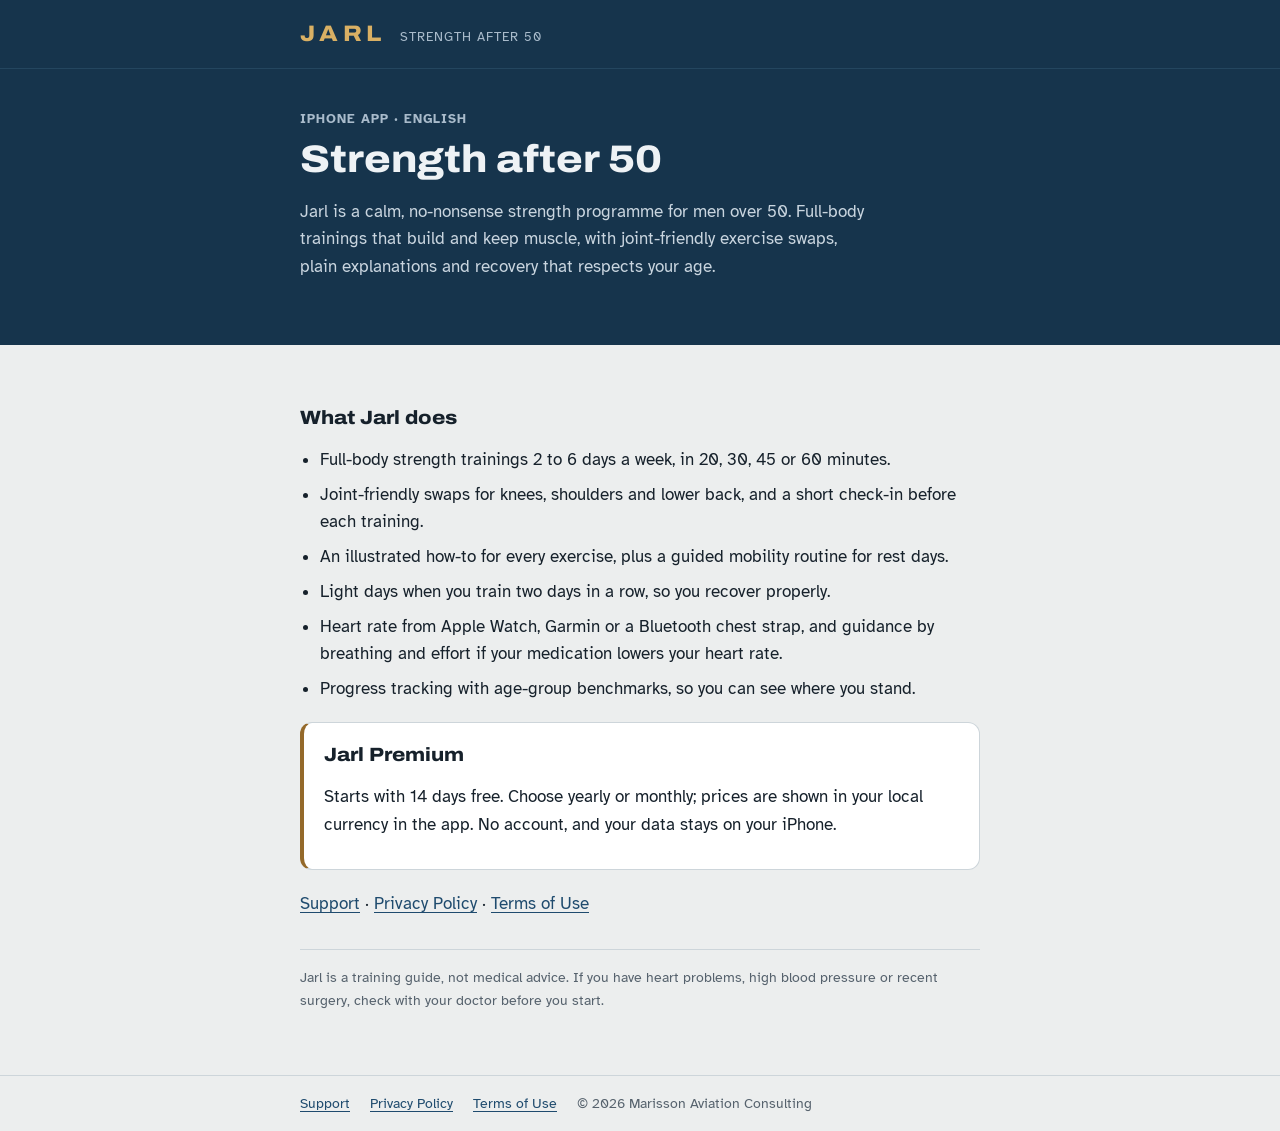
==== jarl/index.html @ 7dc43b67 "Add Jarl promotion page at /jarl/ and link it from the Jarl tile Co-Authored-By: Claude Opus 5.5 <no" ====
<!doctype html>
<html lang="en">
<head>
<meta charset="utf-8">
<meta name="viewport" content="width=device-width, initial-scale=1, viewport-fit=cover">
<title>Jarl: Strength after 50</title>
<meta name="description" content="Jarl is a calm, no-nonsense strength programme for men over 50, with joint-friendly swaps, illustrated how-tos and heart rate from Apple Watch, Garmin or a chest strap.">
<link rel="apple-touch-icon" href="apple-touch-icon.png">
<link rel="stylesheet" href="fonts.css">
<link rel="stylesheet" href="pages.css">
</head>
<body>
<header class="top" style="border-bottom:1px solid #24465F"><div class="in"><a class="mark" href="./">JARL</a><span>Strength after 50</span></div></header>
<section class="hero"><div class="doc">
<p class="eyebrow">iPhone app · English</p>
<h1>Strength after 50</h1>
<p>Jarl is a calm, no-nonsense strength programme for men over 50. Full-body trainings that build and keep muscle, with joint-friendly exercise swaps, plain explanations and recovery that respects your age.</p>
</div></section>
<main class="doc">
<h2>What Jarl does</h2>
<ul class="feat">
<li>Full-body strength trainings 2 to 6 days a week, in 20, 30, 45 or 60 minutes.</li>
<li>Joint-friendly swaps for knees, shoulders and lower back, and a short check-in before each training.</li>
<li>An illustrated how-to for every exercise, plus a guided mobility routine for rest days.</li>
<li>Light days when you train two days in a row, so you recover properly.</li>
<li>Heart rate from Apple Watch, Garmin or a Bluetooth chest strap, and guidance by breathing and effort if your medication lowers your heart rate.</li>
<li>Progress tracking with age-group benchmarks, so you can see where you stand.</li>
</ul>
<div class="summary">
<h2>Jarl Premium</h2>
<p>Starts with 14 days free. Choose yearly or monthly; prices are shown in your local currency in the app. No account, and your data stays on your iPhone.</p>
</div>
<p><a href="https://vidarmar.github.io/garpur-jarl/support.html">Support</a> · <a href="https://vidarmar.github.io/garpur-jarl/privacy.html">Privacy Policy</a> · <a href="https://vidarmar.github.io/garpur-jarl/terms.html">Terms of Use</a></p>
<p class="note">Jarl is a training guide, not medical advice. If you have heart problems, high blood pressure or recent surgery, check with your doctor before you start.</p>
</main>
<footer class="foot"><div class="in"><a href="https://vidarmar.github.io/garpur-jarl/support.html">Support</a><a href="https://vidarmar.github.io/garpur-jarl/privacy.html">Privacy Policy</a><a href="https://vidarmar.github.io/garpur-jarl/terms.html">Terms of Use</a><span>© 2026 Marisson Aviation Consulting</span></div></footer>
</body>
</html>
---- jarl/fonts.css ----
@font-face{font-family:'Archivo';src:url('fonts/archivo-variable.woff2') format('woff2');font-weight:100 900;font-stretch:62% 125%;font-style:normal;font-display:swap}
@font-face{font-family:'Atkinson Hyperlegible';src:url('fonts/atkinson-400-normal.woff2') format('woff2');font-weight:400;font-style:normal;font-display:swap}
@font-face{font-family:'Atkinson Hyperlegible';src:url('fonts/atkinson-700-normal.woff2') format('woff2');font-weight:700;font-style:normal;font-display:swap}
@font-face{font-family:'Atkinson Hyperlegible';src:url('fonts/atkinson-400-italic.woff2') format('woff2');font-weight:400;font-style:italic;font-display:swap}
---- jarl/pages.css ----
/* Jarl info pages: same Fjord palette as the app */
:root{--bg:#ECEEEE;--surface:#FFFFFF;--ink:#16212B;--muted:#56626D;--line:#CDD5DA;--accent:#1F4B6E;--brass:#94692A;--hero:#16344C;--hero-ink:#EEF2F5;--hero-brass:#D9B064;
  --display:'Archivo','Arial Narrow',Arial,sans-serif;--body:'Atkinson Hyperlegible',system-ui,-apple-system,'Segoe UI',sans-serif}
@media (prefers-color-scheme: dark){:root{--bg:#0E151C;--surface:#152029;--ink:#E4EAEF;--muted:#9AA8B4;--line:#2A3845;--accent:#8CB9DA;--brass:#D6AD62;color-scheme:dark}}
*{box-sizing:border-box}
html{-webkit-text-size-adjust:100%}
body{margin:0;background:var(--bg);color:var(--ink);font-family:var(--body);font-size:1.0625rem;line-height:1.6}
a{color:var(--accent);text-underline-offset:3px}
.top{background:var(--hero);color:var(--hero-ink);padding-top:env(safe-area-inset-top,0px)}
.top .in,.foot .in{max-width:720px;margin:0 auto;padding:16px 20px;display:flex;align-items:baseline;gap:14px;flex-wrap:wrap}
.mark{font-family:var(--display);font-stretch:112%;font-weight:800;letter-spacing:.2em;color:var(--hero-brass);text-decoration:none;font-size:1.4rem}
.top span{color:#A9BBCB;font-size:.8rem;letter-spacing:.08em;text-transform:uppercase}
.doc{max-width:720px;margin:0 auto;padding-inline:20px;padding-block:28px 48px}
.eyebrow{font-size:.8rem;letter-spacing:.08em;text-transform:uppercase;color:var(--muted);font-weight:700;margin:0}
h1,h2{font-family:var(--display);font-stretch:112%;line-height:1.15;text-wrap:balance}
h1{font-size:2rem;font-weight:800;margin:.2em 0 .3em}
h2{font-size:1.2rem;font-weight:800;margin:1.8em 0 .4em}
.meta{color:var(--muted);font-size:.9rem;margin-top:0}
.summary{background:var(--surface);border:1px solid var(--line);border-left:4px solid var(--brass);border-radius:12px;padding:6px 20px 14px;margin:20px 0}
.summary h2{margin-top:.8em}
ul{padding-left:1.2em}
li{margin:.25em 0}
details{background:var(--surface);border:1px solid var(--line);border-radius:12px;padding:12px 16px;margin:10px 0}
summary{cursor:pointer;font-weight:700}
details p{margin:.6em 0 .2em}
.note{color:var(--muted);font-size:.9rem;border-top:1px solid var(--line);padding-top:16px;margin-top:32px}
.foot{border-top:1px solid var(--line);padding-bottom:env(safe-area-inset-bottom,0px)}
.foot .in{font-size:.9rem;color:var(--muted);gap:20px}
/* Promotion page */
.hero{background:var(--hero);color:var(--hero-ink)}
.hero .doc{padding-block:40px 48px}
.hero .eyebrow{color:#A9BBCB}
.hero h1{font-size:2.4rem}
.hero p{color:#C9D5DF;max-width:34em}
.feat li{margin:.45em 0}
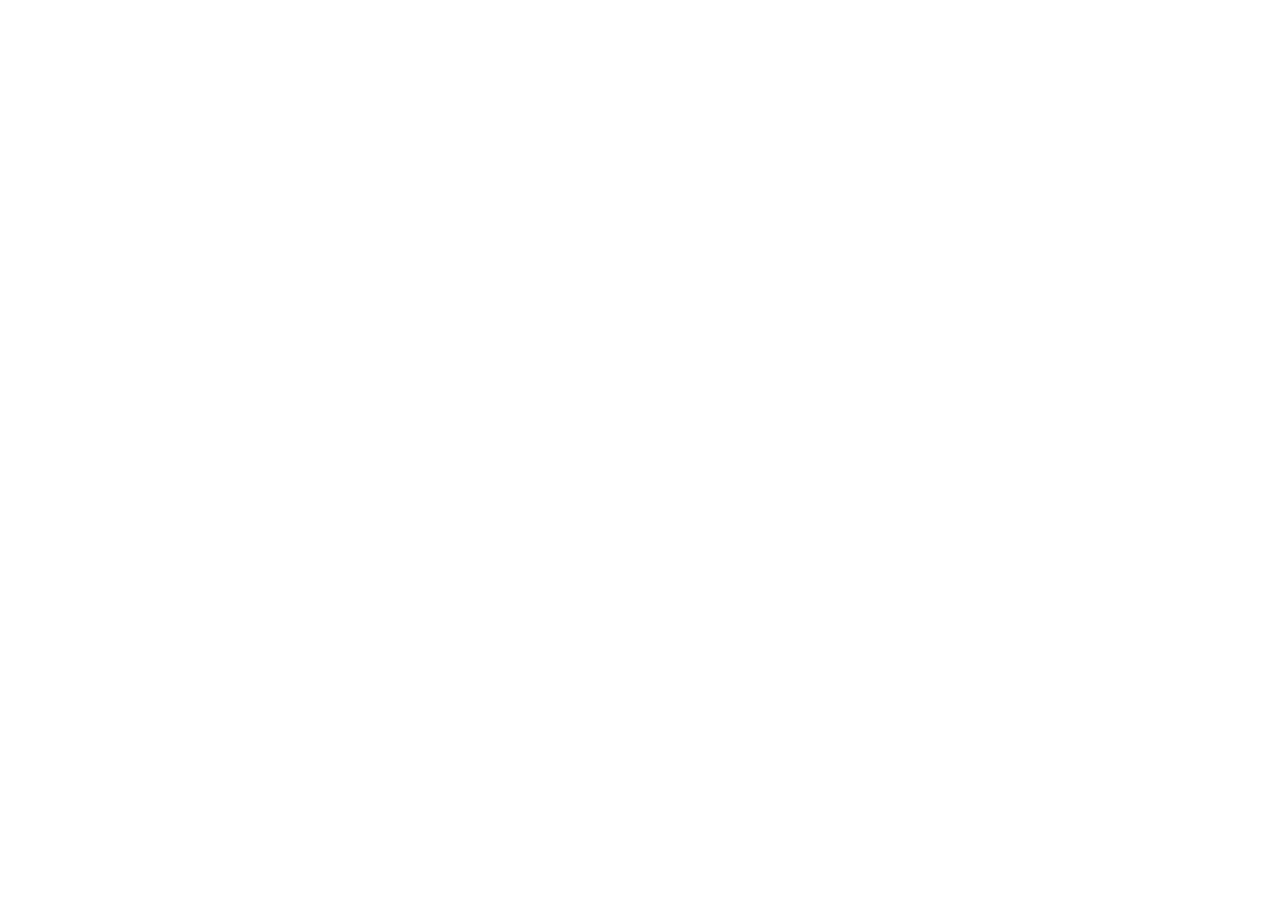
==== commit 1c58d19b: "Jarl: redirect old /jarl/ page to garpur-jarl Co-Authored-By: Claude Opus 5.5 <noreply@anthropic.com" ====
--- a/jarl/index.html
+++ b/jarl/index.html
@@ -1,38 +1,14 @@
-<!doctype html>
+<!DOCTYPE html>
 <html lang="en">
 <head>
 <meta charset="utf-8">
-<meta name="viewport" content="width=device-width, initial-scale=1, viewport-fit=cover">
 <title>Jarl: Strength after 50</title>
-<meta name="description" content="Jarl is a calm, no-nonsense strength programme for men over 50, with joint-friendly swaps, illustrated how-tos and heart rate from Apple Watch, Garmin or a chest strap.">
-<link rel="apple-touch-icon" href="apple-touch-icon.png">
-<link rel="stylesheet" href="fonts.css">
-<link rel="stylesheet" href="pages.css">
+<meta name="robots" content="noindex">
+<link rel="canonical" href="https://vidarmar.github.io/garpur-jarl/">
+<meta http-equiv="refresh" content="0; url=https://vidarmar.github.io/garpur-jarl/">
+<script>location.replace("https://vidarmar.github.io/garpur-jarl/");</script>
 </head>
 <body>
-<header class="top" style="border-bottom:1px solid #24465F"><div class="in"><a class="mark" href="./">JARL</a><span>Strength after 50</span></div></header>
-<section class="hero"><div class="doc">
-<p class="eyebrow">iPhone app · English</p>
-<h1>Strength after 50</h1>
-<p>Jarl is a calm, no-nonsense strength programme for men over 50. Full-body trainings that build and keep muscle, with joint-friendly exercise swaps, plain explanations and recovery that respects your age.</p>
-</div></section>
-<main class="doc">
-<h2>What Jarl does</h2>
-<ul class="feat">
-<li>Full-body strength trainings 2 to 6 days a week, in 20, 30, 45 or 60 minutes.</li>
-<li>Joint-friendly swaps for knees, shoulders and lower back, and a short check-in before each training.</li>
-<li>An illustrated how-to for every exercise, plus a guided mobility routine for rest days.</li>
-<li>Light days when you train two days in a row, so you recover properly.</li>
-<li>Heart rate from Apple Watch, Garmin or a Bluetooth chest strap, and guidance by breathing and effort if your medication lowers your heart rate.</li>
-<li>Progress tracking with age-group benchmarks, so you can see where you stand.</li>
-</ul>
-<div class="summary">
-<h2>Jarl Premium</h2>
-<p>Starts with 14 days free. Choose yearly or monthly; prices are shown in your local currency in the app. No account, and your data stays on your iPhone.</p>
-</div>
-<p><a href="https://vidarmar.github.io/garpur-jarl/support.html">Support</a> · <a href="https://vidarmar.github.io/garpur-jarl/privacy.html">Privacy Policy</a> · <a href="https://vidarmar.github.io/garpur-jarl/terms.html">Terms of Use</a></p>
-<p class="note">Jarl is a training guide, not medical advice. If you have heart problems, high blood pressure or recent surgery, check with your doctor before you start.</p>
-</main>
-<footer class="foot"><div class="in"><a href="https://vidarmar.github.io/garpur-jarl/support.html">Support</a><a href="https://vidarmar.github.io/garpur-jarl/privacy.html">Privacy Policy</a><a href="https://vidarmar.github.io/garpur-jarl/terms.html">Terms of Use</a><span>© 2026 Marisson Aviation Consulting</span></div></footer>
+<p>Jarl has moved to <a href="https://vidarmar.github.io/garpur-jarl/">vidarmar.github.io/garpur-jarl</a>.</p>
 </body>
 </html>
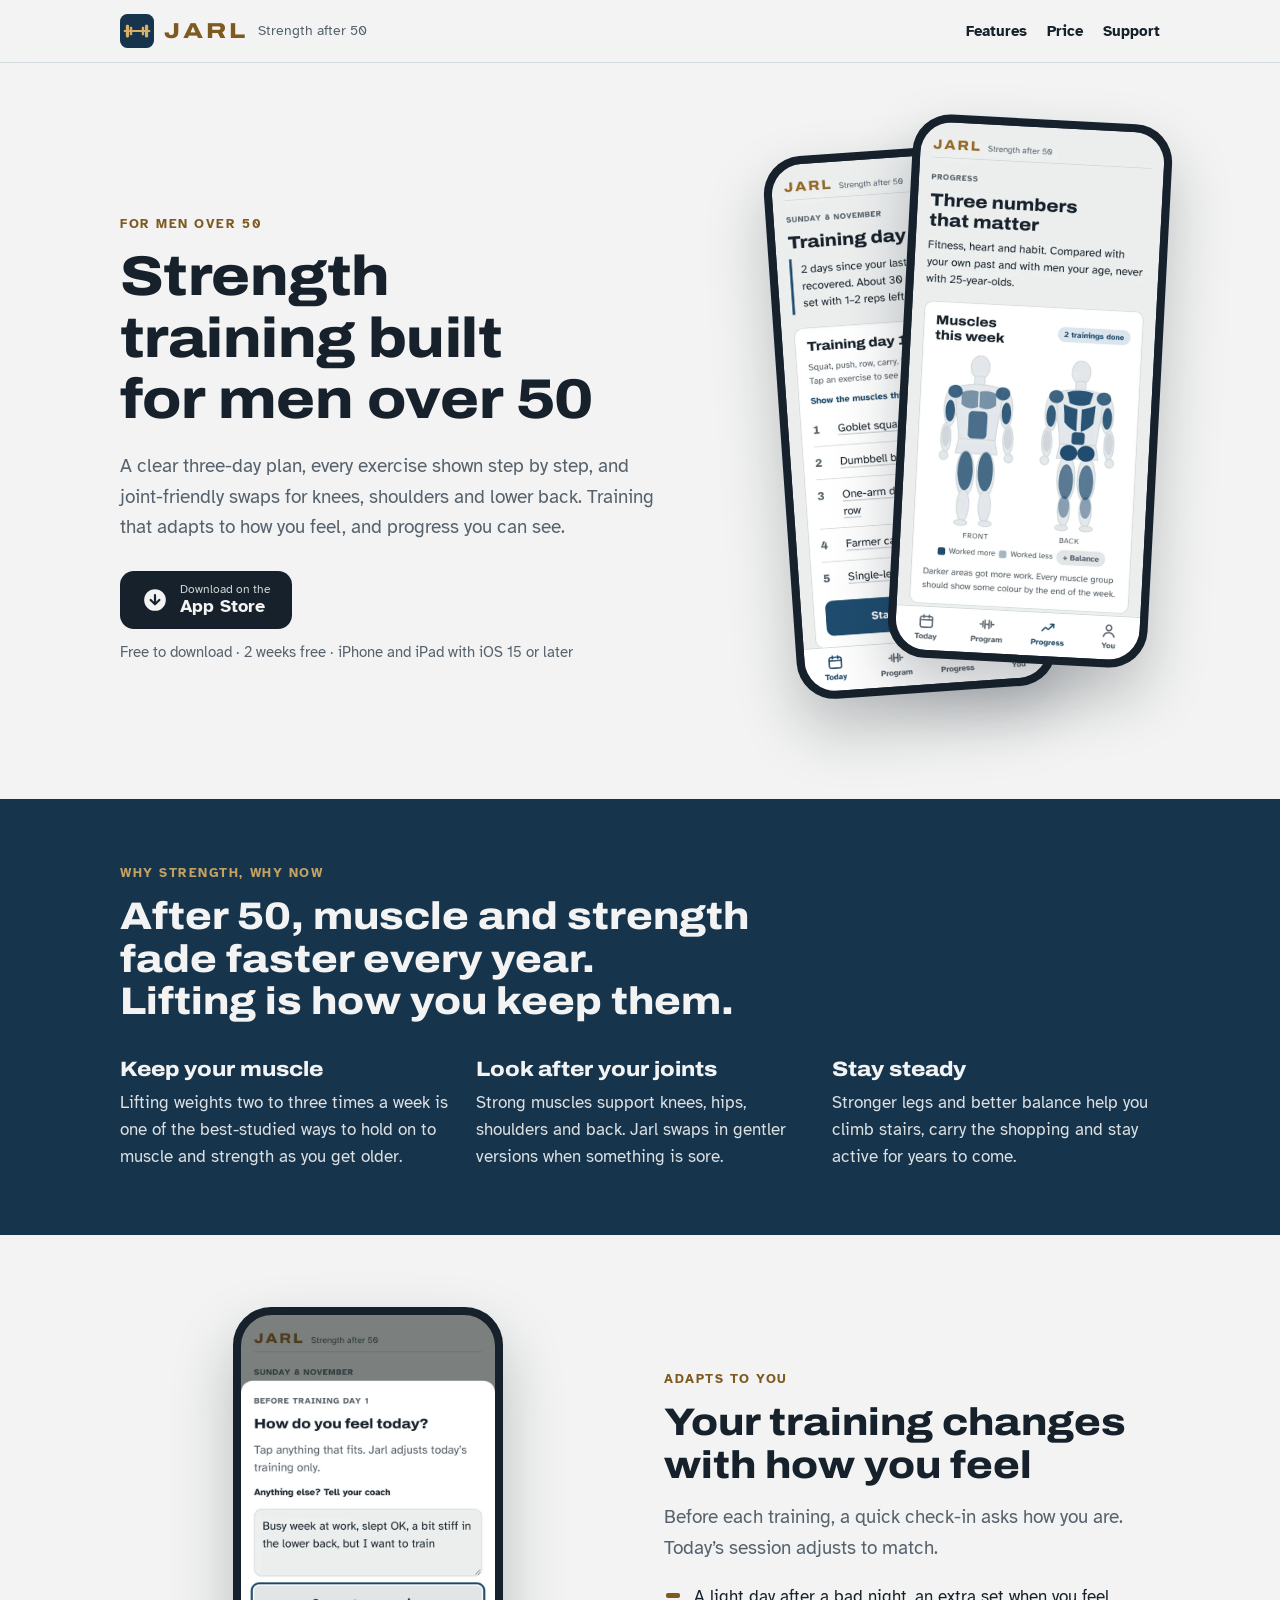
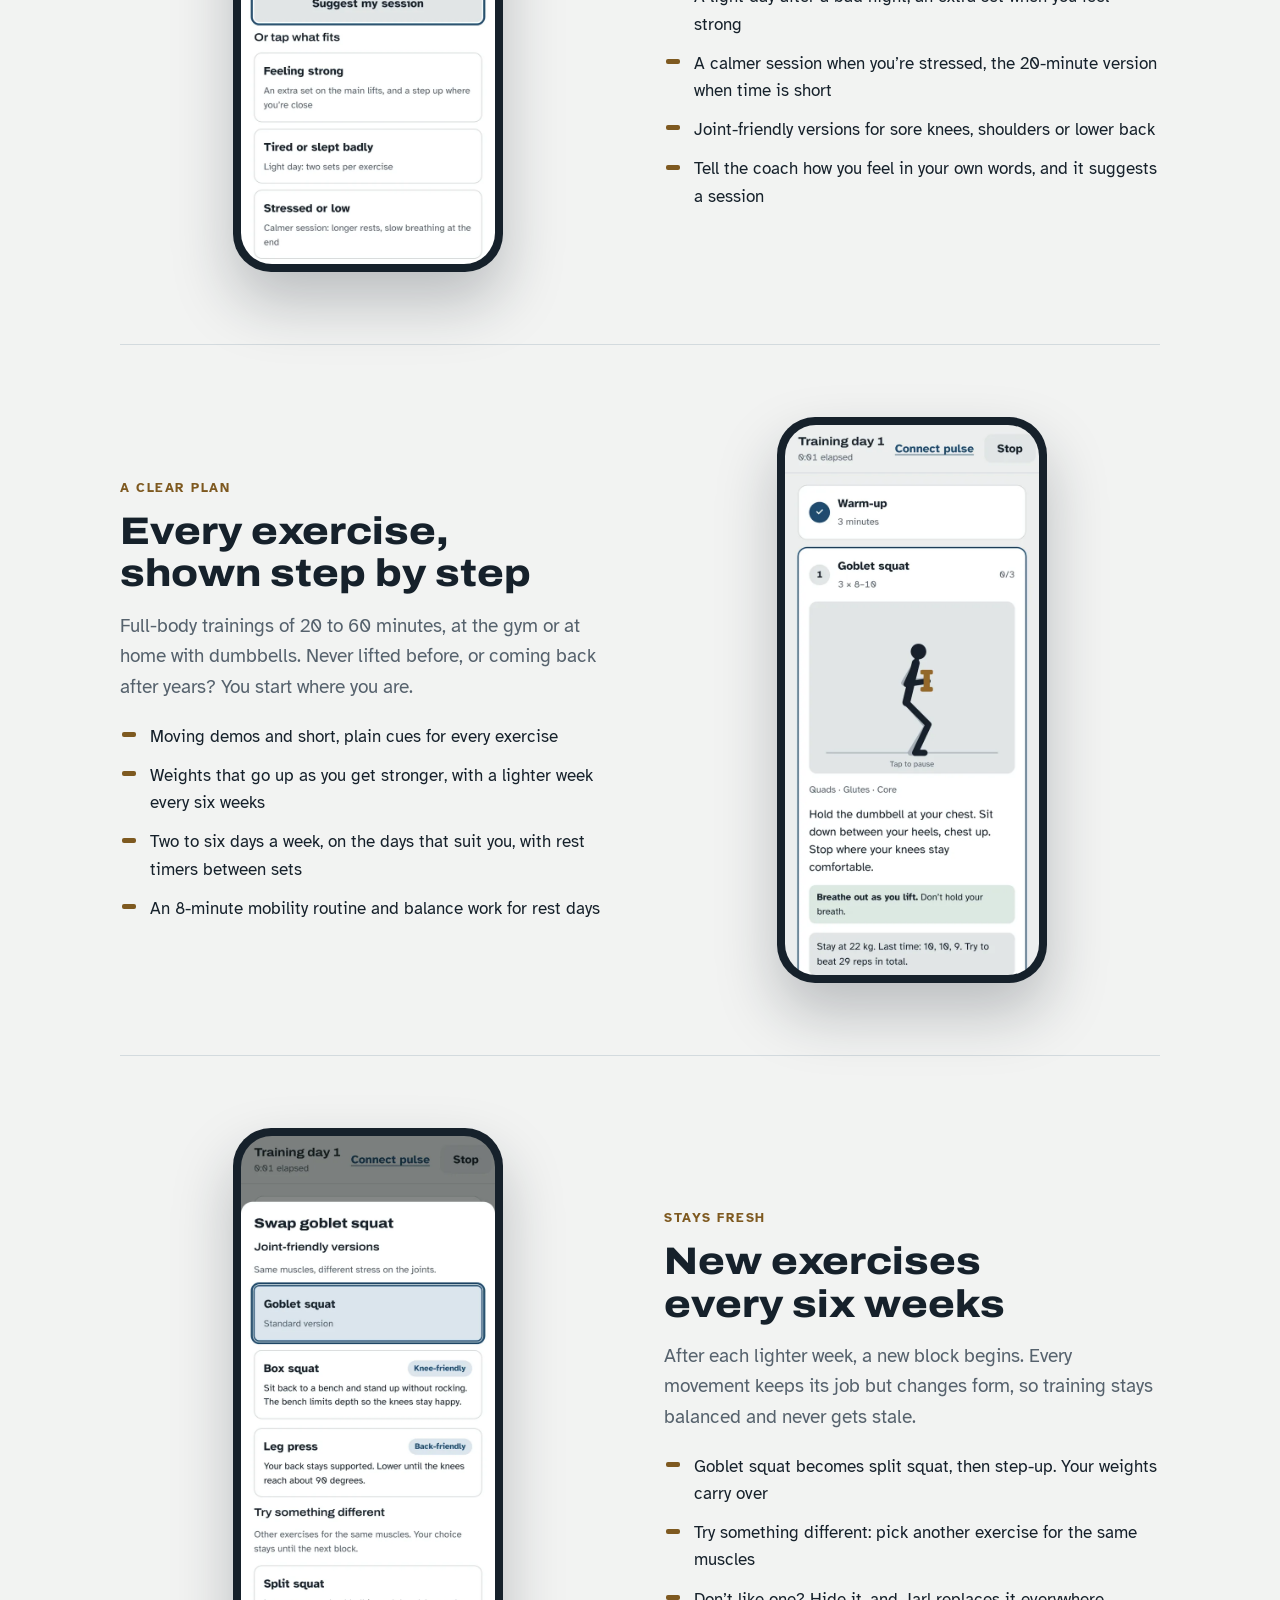
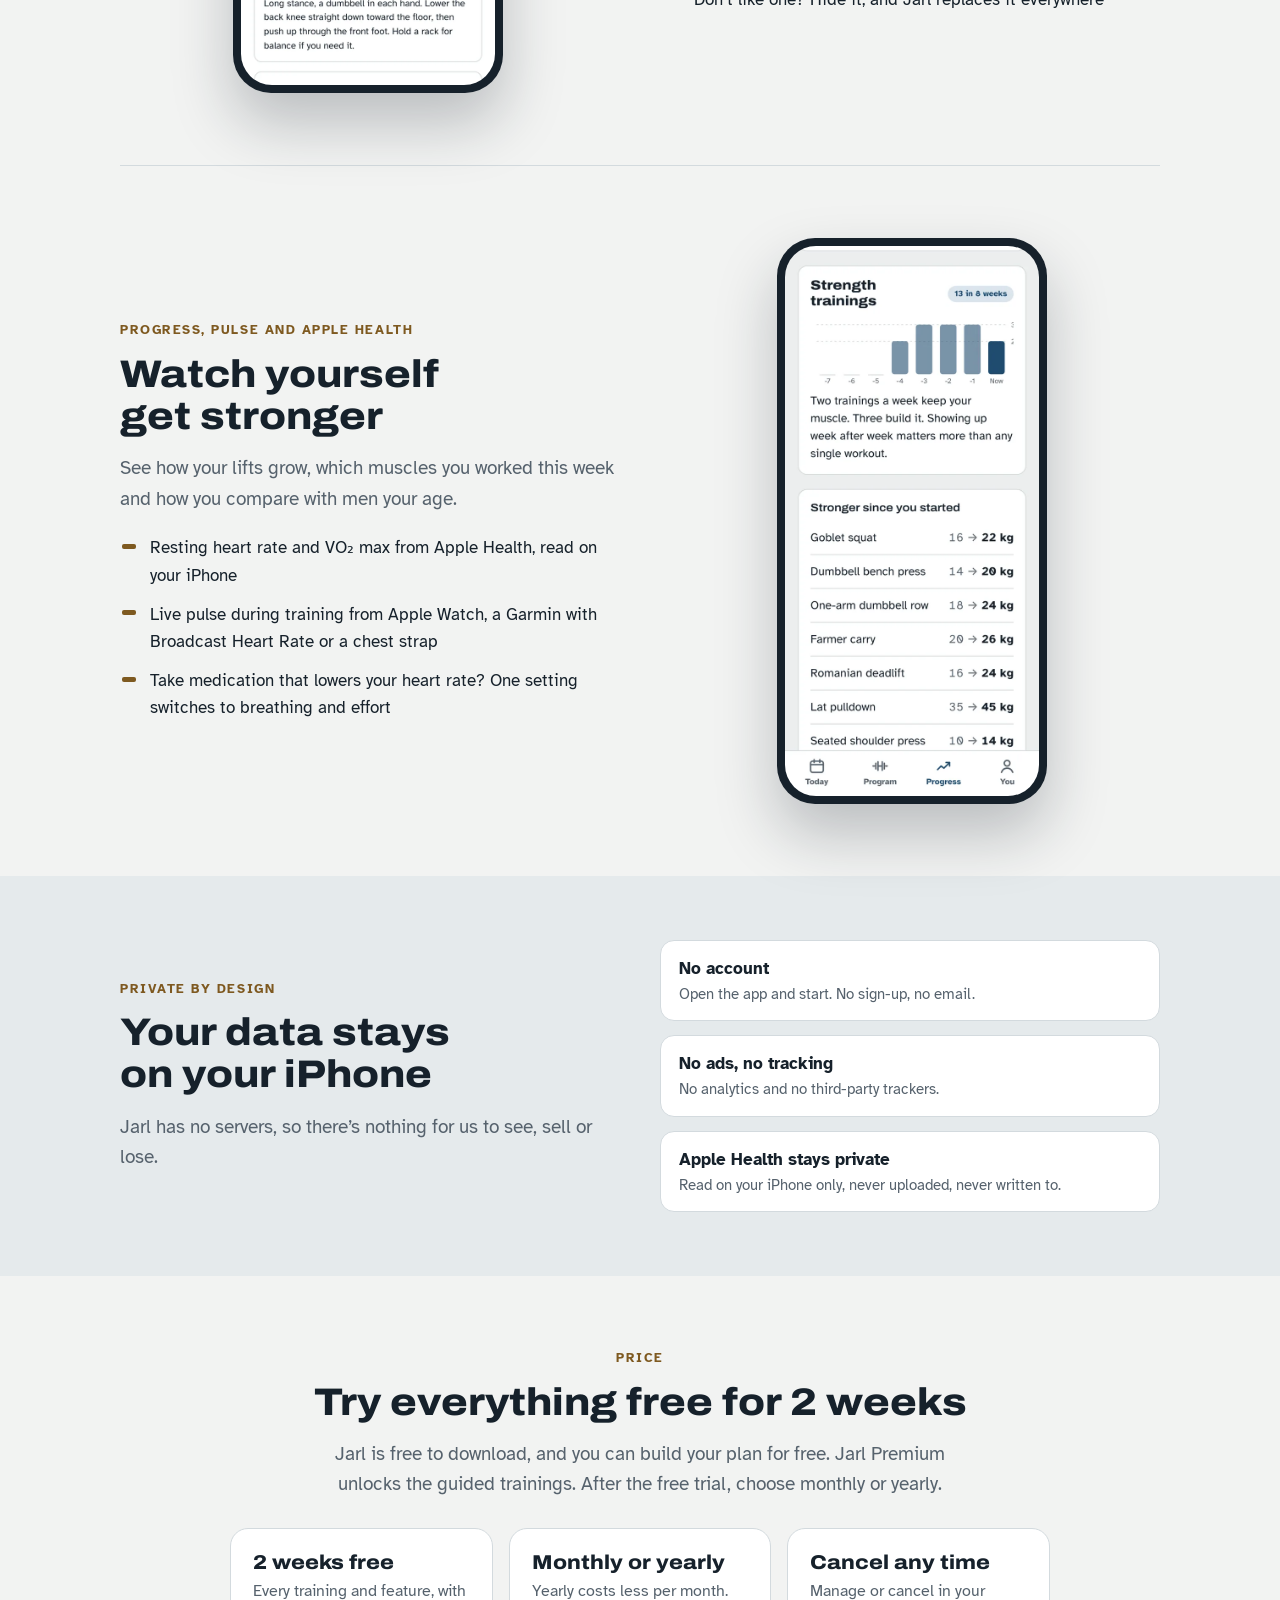
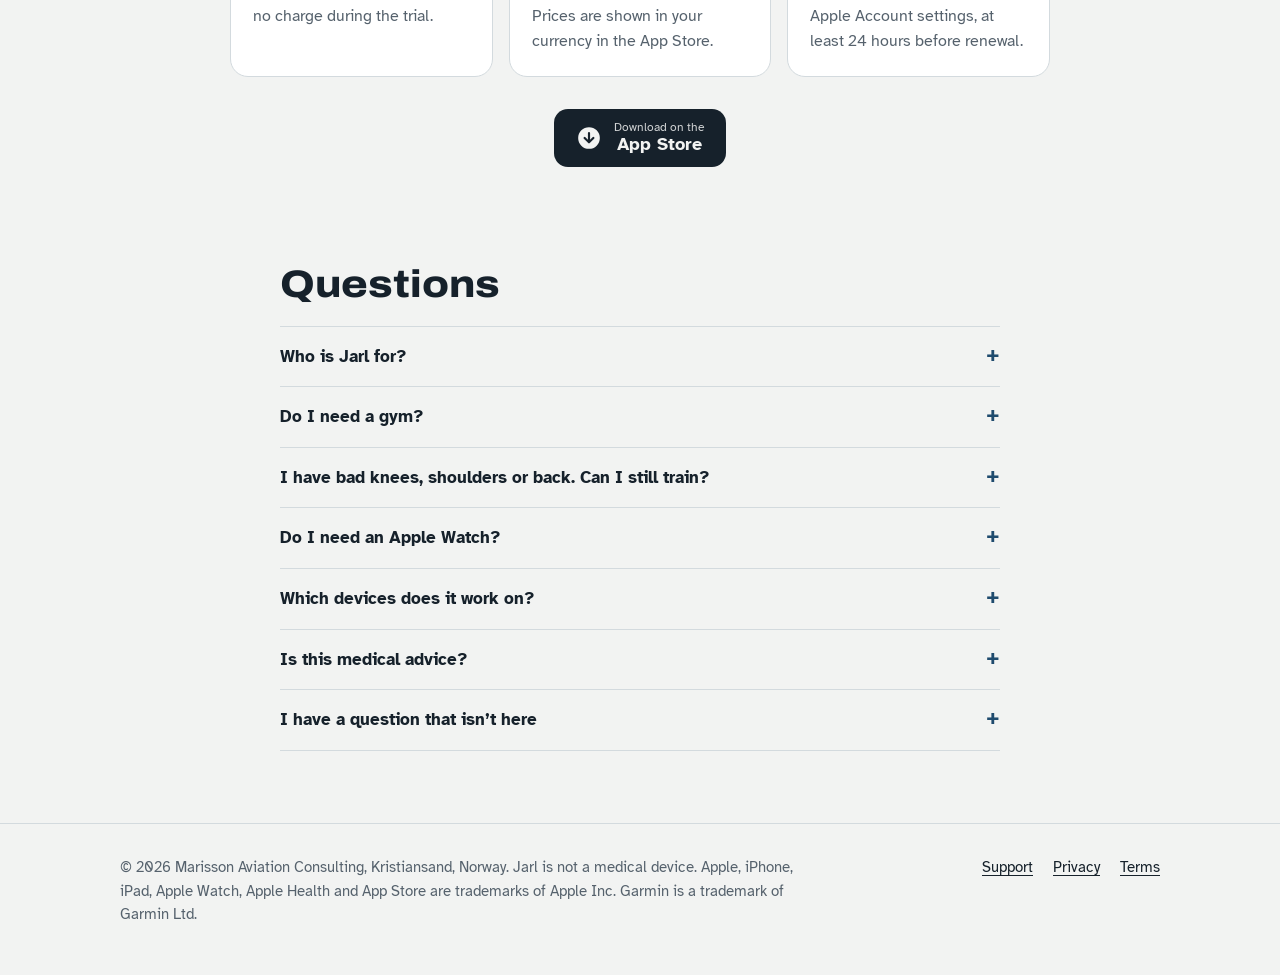
==== commit d64bde4a: "Restore homepage; move uploaded Jarl promo page into jarl/ The 16:12 upload replaced the site root i" ====
--- a/jarl/index.html
+++ b/jarl/index.html
@@ -1,14 +1,261 @@
-<!DOCTYPE html>
+<!doctype html>
 <html lang="en">
 <head>
 <meta charset="utf-8">
-<title>Jarl: Strength after 50</title>
-<meta name="robots" content="noindex">
-<link rel="canonical" href="https://vidarmar.github.io/garpur-jarl/">
-<meta http-equiv="refresh" content="0; url=https://vidarmar.github.io/garpur-jarl/">
-<script>location.replace("https://vidarmar.github.io/garpur-jarl/");</script>
+<meta name="viewport" content="width=device-width, initial-scale=1, viewport-fit=cover">
+<title>Jarl: Strength training for men over 50</title>
+<meta name="description" content="Jarl is a strength training app for men over 50. A clear three-day plan, joint-friendly swaps for knees, shoulders and back, live pulse and progress compared with men your age. Your data stays on your iPhone.">
+<meta name="apple-itunes-app" content="app-id=6819707620">
+<meta property="og:title" content="Jarl: Strength training for men over 50">
+<meta property="og:description" content="A clear plan, joint-friendly swaps and training that adapts to how you feel. Free for 2 weeks on iPhone.">
+<meta property="og:image" content="https://maravconsult.com/jarl/img/today.webp">
+<meta name="theme-color" content="#16344C">
+<link rel="icon" href="apple-touch-icon.png">
+<link rel="canonical" href="https://maravconsult.com/jarl/">
+<link rel="apple-touch-icon" href="apple-touch-icon.png">
+<link rel="stylesheet" href="fonts.css">
+<style>
+:root{--bg:#F2F3F2;--surface:#FFFFFF;--ink:#16212B;--muted:#56626D;--line:#D3DADE;--accent:#1F4B6E;--band:#16344C;--brass:#7E5920;--brass-light:#D8AF66;--soft:#E5EAEC;--band-ink:#F2F3F2;
+  --display:'Archivo',system-ui,sans-serif;--body:'Atkinson Hyperlegible',system-ui,-apple-system,'Segoe UI',sans-serif}
+@media (prefers-color-scheme: dark){:root{--bg:#0F171E;--surface:#17222C;--ink:#E8EDF0;--muted:#A7B3BC;--line:#2A3946;--accent:#8CB9DA;--band:#122A3D;--brass:#D6AD62;--soft:#14202A;color-scheme:dark}}
+*{box-sizing:border-box}
+html{-webkit-text-size-adjust:100%;scroll-behavior:smooth}
+body{margin:0;background:var(--bg);color:var(--ink);font-family:var(--body);font-size:1.0625rem;line-height:1.6}
+a{color:var(--accent);text-underline-offset:3px}
+img{max-width:100%;height:auto;display:block}
+.wrap{max-width:1080px;margin:0 auto;padding-inline:20px}
+h1,h2,h3{font-family:var(--display);font-stretch:112%;line-height:1.1;text-wrap:balance;margin:0}
+h1{font-size:clamp(2.2rem,6vw,3.5rem);font-weight:800;letter-spacing:-.01em}
+h2{font-size:clamp(1.7rem,4vw,2.4rem);font-weight:800}
+h3{font-size:1.25rem;font-weight:800}
+.eyebrow{font-size:.8rem;letter-spacing:.12em;text-transform:uppercase;font-weight:700;color:var(--brass);margin:0 0 12px}
+p{margin:0}
+.lead{font-size:1.2rem;color:var(--muted);max-width:34em}
+
+/* header */
+.top{position:sticky;top:0;z-index:5;background:color-mix(in srgb,var(--bg) 92%,transparent);backdrop-filter:blur(10px);-webkit-backdrop-filter:blur(10px);border-bottom:1px solid var(--line);padding-top:env(safe-area-inset-top,0px)}
+.top .wrap{display:flex;align-items:center;gap:16px;min-height:62px}
+.brand{display:flex;align-items:center;gap:10px;text-decoration:none;color:var(--ink)}
+.brand img{width:34px;height:34px}
+.brand b{font-family:var(--display);font-stretch:125%;font-weight:800;font-size:1.35rem;letter-spacing:.14em;color:var(--brass)}
+.brand span{font-size:.9rem;color:var(--muted)}
+.top nav{margin-left:auto;display:flex;gap:20px;font-size:.95rem}
+.top nav a{color:var(--ink);text-decoration:none;font-weight:700}
+.top nav a:hover{color:var(--accent)}
+@media (max-width:640px){.top nav .hide-s,.brand span{display:none}}
+
+/* buttons */
+.store{display:inline-flex;align-items:center;gap:12px;background:var(--ink);color:var(--bg);text-decoration:none;border-radius:14px;padding:12px 22px;min-height:56px}
+.store small{display:block;font-size:.72rem;line-height:1.1;opacity:.85}
+.store strong{display:block;font-size:1.15rem;line-height:1.15}
+.store svg{width:26px;height:26px;flex:none}
+.note{font-size:.92rem;color:var(--muted);margin-top:12px}
+
+/* hero */
+.hero{padding-block:56px 40px;overflow:hidden}
+.hero .wrap{display:grid;grid-template-columns:1.1fr .9fr;gap:40px;align-items:center}
+.hero .lead{margin:20px 0 28px}
+.phones{position:relative;min-height:640px}
+.phone{width:260px;border-radius:38px;padding:8px;background:#16212B;box-shadow:0 30px 60px rgba(22,33,43,.25)}
+.phone img{border-radius:31px;width:100%;aspect-ratio:600/1298;object-fit:cover}
+.phones .phone:first-child{position:absolute;right:120px;top:30px;transform:rotate(-4deg)}
+.phones .phone:last-child{position:absolute;right:0;top:0;transform:rotate(3deg)}
+@media (max-width:860px){.hero .wrap{grid-template-columns:1fr}.phones{min-height:560px;max-width:420px;margin:0 auto;width:100%}.phones .phone:first-child{right:auto;left:0}.phone{width:230px}}
+
+/* why */
+.why{background:var(--band);color:var(--band-ink);padding-block:64px}
+.why .eyebrow{color:var(--brass-light)}
+.why h2{max-width:20em}
+.why .grid{display:grid;grid-template-columns:repeat(3,1fr);gap:28px;margin-top:36px}
+.why h3{font-size:1.3rem;margin-bottom:8px}
+.why p{opacity:.9}
+@media (max-width:760px){.why .grid{grid-template-columns:1fr}}
+
+/* features */
+.feat{padding-block:72px;display:grid;grid-template-columns:1fr 1fr;gap:48px;align-items:center}
+.feat + .feat{border-top:1px solid var(--line)}
+.feat .phone{width:270px;margin:0 auto}
+.feat.flip .shot{order:2}
+.feat h2{margin-bottom:16px}
+.feat ul{margin:20px 0 0;padding:0;list-style:none;display:grid;gap:12px}
+.feat li{padding-left:30px;position:relative}
+.feat li::before{content:'';position:absolute;left:2px;top:.55em;width:14px;height:5px;border-radius:2px;background:var(--brass)}
+@media (max-width:760px){.feat{grid-template-columns:1fr;gap:32px;padding-block:56px}.feat.flip .shot{order:0}}
+
+/* privacy band */
+.privacy{background:var(--soft);padding-block:64px}
+.privacy .wrap{display:grid;grid-template-columns:1fr 1fr;gap:40px;align-items:center}
+.ticks{display:grid;gap:14px;margin:0;padding:0;list-style:none}
+.ticks li{background:var(--surface);border:1px solid var(--line);border-radius:14px;padding:14px 18px;font-weight:700}
+.ticks li span{display:block;font-weight:400;color:var(--muted);font-size:.95rem}
+@media (max-width:760px){.privacy .wrap{grid-template-columns:1fr}}
+
+/* price */
+.price{padding-block:72px;text-align:center}
+.price .lead{margin:16px auto 28px}
+.cards{display:grid;grid-template-columns:repeat(3,1fr);gap:16px;max-width:820px;margin:0 auto 32px;text-align:left}
+.card{background:var(--surface);border:1px solid var(--line);border-radius:18px;padding:22px}
+.card h3{margin-bottom:6px}
+.card p{color:var(--muted);font-size:.98rem}
+@media (max-width:760px){.cards{grid-template-columns:1fr}}
+
+/* faq */
+.faq{padding-block:24px 72px;max-width:760px}
+.faq h2{margin-bottom:20px}
+details{border-top:1px solid var(--line);padding:16px 0}
+details:last-of-type{border-bottom:1px solid var(--line)}
+summary{font-weight:700;cursor:pointer;font-size:1.08rem;list-style:none;display:flex;justify-content:space-between;gap:16px}
+summary::-webkit-details-marker{display:none}
+summary::after{content:'+';font-size:1.4rem;line-height:1;color:var(--accent)}
+details[open] summary::after{content:'–'}
+details p{margin-top:10px;color:var(--muted)}
+
+/* footer */
+footer{border-top:1px solid var(--line);padding-block:32px 48px;font-size:.92rem;color:var(--muted)}
+footer .wrap{display:flex;flex-wrap:wrap;gap:12px 28px;justify-content:space-between}
+footer nav{display:flex;gap:20px;flex-wrap:wrap}
+footer a{color:var(--ink)}
+.disclaimer{max-width:46em}
+</style>
 </head>
 <body>
-<p>Jarl has moved to <a href="https://vidarmar.github.io/garpur-jarl/">vidarmar.github.io/garpur-jarl</a>.</p>
+
+<header class="top"><div class="wrap">
+  <a class="brand" href="https://maravconsult.com/jarl/"><img src="img/mark.svg" alt=""><b>JARL</b><span>Strength after 50</span></a>
+  <nav><a class="hide-s" href="#features">Features</a><a class="hide-s" href="#price">Price</a><a href="https://vidarmar.github.io/garpur-jarl/support.html">Support</a></nav>
+</div></header>
+
+<main>
+<section class="hero"><div class="wrap">
+  <div>
+    <p class="eyebrow">For men over 50</p>
+    <h1>Strength training built for men over 50</h1>
+    <p class="lead">A clear three-day plan, every exercise shown step by step, and joint-friendly swaps for knees, shoulders and lower back. Training that adapts to how you feel, and progress you can see.</p>
+    <a class="store" href="https://apps.apple.com/app/id6819707620">
+      <svg viewBox="0 0 24 24" aria-hidden="true"><path fill="currentColor" d="M12 2a10 10 0 1 0 0 20 10 10 0 0 0 0-20Zm0 4.5a1 1 0 0 1 1 1v6.09l2.3-2.3a1 1 0 1 1 1.4 1.42l-4 4a1 1 0 0 1-1.4 0l-4-4a1 1 0 1 1 1.4-1.42l2.3 2.3V7.5a1 1 0 0 1 1-1Z"/></svg>
+      <span><small>Download on the</small><strong>App Store</strong></span>
+    </a>
+    <p class="note">Free to download · 2 weeks free · iPhone and iPad with iOS 15 or later</p>
+  </div>
+  <div class="phones" aria-hidden="true">
+    <div class="phone"><img src="img/today.webp" alt="" width="600" height="1298"></div>
+    <div class="phone"><img src="img/muscles.webp" alt="" width="600" height="1298"></div>
+  </div>
+</div></section>
+
+<section class="why"><div class="wrap">
+  <p class="eyebrow">Why strength, why now</p>
+  <h2>After 50, muscle and strength fade faster every year. Lifting is how you keep them.</h2>
+  <div class="grid">
+    <div><h3>Keep your muscle</h3><p>Lifting weights two to three times a week is one of the best-studied ways to hold on to muscle and strength as you get older.</p></div>
+    <div><h3>Look after your joints</h3><p>Strong muscles support knees, hips, shoulders and back. Jarl swaps in gentler versions when something is sore.</p></div>
+    <div><h3>Stay steady</h3><p>Stronger legs and better balance help you climb stairs, carry the shopping and stay active for years to come.</p></div>
+  </div>
+</div></section>
+
+<div class="wrap" id="features">
+  <section class="feat">
+    <div class="shot"><div class="phone"><img src="img/checkin.webp" alt="The check-in before training, with a box to tell the coach how you feel" width="600" height="1298" loading="lazy"></div></div>
+    <div>
+      <p class="eyebrow">Adapts to you</p>
+      <h2>Your training changes with how you feel</h2>
+      <p class="lead">Before each training, a quick check-in asks how you are. Today’s session adjusts to match.</p>
+      <ul>
+        <li>A light day after a bad night, an extra set when you feel strong</li>
+        <li>A calmer session when you’re stressed, the 20-minute version when time is short</li>
+        <li>Joint-friendly versions for sore knees, shoulders or lower back</li>
+        <li>Tell the coach how you feel in your own words, and it suggests a session</li>
+      </ul>
+    </div>
+  </section>
+
+  <section class="feat flip">
+    <div class="shot"><div class="phone"><img src="img/exercise.webp" alt="An exercise with a moving demo figure, plain cues and a suggested weight" width="600" height="1298" loading="lazy"></div></div>
+    <div>
+      <p class="eyebrow">A clear plan</p>
+      <h2>Every exercise, shown step by step</h2>
+      <p class="lead">Full-body trainings of 20 to 60 minutes, at the gym or at home with dumbbells. Never lifted before, or coming back after years? You start where you are.</p>
+      <ul>
+        <li>Moving demos and short, plain cues for every exercise</li>
+        <li>Weights that go up as you get stronger, with a lighter week every six weeks</li>
+        <li>Two to six days a week, on the days that suit you, with rest timers between sets</li>
+        <li>An 8-minute mobility routine and balance work for rest days</li>
+      </ul>
+    </div>
+  </section>
+
+  <section class="feat">
+    <div class="shot"><div class="phone"><img src="img/swap.webp" alt="The swap screen with joint-friendly versions and other exercises for the same muscles" width="600" height="1298" loading="lazy"></div></div>
+    <div>
+      <p class="eyebrow">Stays fresh</p>
+      <h2>New exercises every six weeks</h2>
+      <p class="lead">After each lighter week, a new block begins. Every movement keeps its job but changes form, so training stays balanced and never gets stale.</p>
+      <ul>
+        <li>Goblet squat becomes split squat, then step-up. Your weights carry over</li>
+        <li>Try something different: pick another exercise for the same muscles</li>
+        <li>Don’t like one? Hide it, and Jarl replaces it everywhere</li>
+      </ul>
+    </div>
+  </section>
+
+  <section class="feat flip">
+    <div class="shot"><div class="phone"><img src="img/strength.webp" alt="Trainings per week and how much each lift has grown since you started" width="600" height="1298" loading="lazy"></div></div>
+    <div>
+      <p class="eyebrow">Progress, pulse and Apple Health</p>
+      <h2>Watch yourself get stronger</h2>
+      <p class="lead">See how your lifts grow, which muscles you worked this week and how you compare with men your age.</p>
+      <ul>
+        <li>Resting heart rate and VO₂ max from Apple Health, read on your iPhone</li>
+        <li>Live pulse during training from Apple Watch, a Garmin with Broadcast Heart Rate or a chest strap</li>
+        <li>Take medication that lowers your heart rate? One setting switches to breathing and effort</li>
+      </ul>
+    </div>
+  </section>
+</div>
+
+<section class="privacy"><div class="wrap">
+  <div>
+    <p class="eyebrow">Private by design</p>
+    <h2>Your data stays on your iPhone</h2>
+    <p class="lead" style="margin-top:16px">Jarl has no servers, so there’s nothing for us to see, sell or lose.</p>
+  </div>
+  <ul class="ticks">
+    <li>No account<span>Open the app and start. No sign-up, no email.</span></li>
+    <li>No ads, no tracking<span>No analytics and no third-party trackers.</span></li>
+    <li>Apple Health stays private<span>Read on your iPhone only, never uploaded, never written to.</span></li>
+  </ul>
+</div></section>
+
+<section class="price" id="price"><div class="wrap">
+  <p class="eyebrow">Price</p>
+  <h2>Try everything free for 2 weeks</h2>
+  <p class="lead">Jarl is free to download, and you can build your plan for free. Jarl Premium unlocks the guided trainings. After the free trial, choose monthly or yearly.</p>
+  <div class="cards">
+    <div class="card"><h3>2 weeks free</h3><p>Every training and feature, with no charge during the trial.</p></div>
+    <div class="card"><h3>Monthly or yearly</h3><p>Yearly costs less per month. Prices are shown in your currency in the App Store.</p></div>
+    <div class="card"><h3>Cancel any time</h3><p>Manage or cancel in your Apple Account settings, at least 24 hours before renewal.</p></div>
+  </div>
+  <a class="store" href="https://apps.apple.com/app/id6819707620">
+    <svg viewBox="0 0 24 24" aria-hidden="true"><path fill="currentColor" d="M12 2a10 10 0 1 0 0 20 10 10 0 0 0 0-20Zm0 4.5a1 1 0 0 1 1 1v6.09l2.3-2.3a1 1 0 1 1 1.4 1.42l-4 4a1 1 0 0 1-1.4 0l-4-4a1 1 0 1 1 1.4-1.42l2.3 2.3V7.5a1 1 0 0 1 1-1Z"/></svg>
+    <span><small>Download on the</small><strong>App Store</strong></span>
+  </a>
+</div></section>
+
+<section class="wrap faq">
+  <h2>Questions</h2>
+  <details><summary>Who is Jarl for?</summary><p>Men over 50 who want to get or stay strong, whether you’re new to weights or coming back after a break.</p></details>
+  <details><summary>Do I need a gym?</summary><p>No. Choose gym or home when you set up. At home, a set of dumbbells is enough, and Jarl picks exercises that work with them.</p></details>
+  <details><summary>I have bad knees, shoulders or back. Can I still train?</summary><p>Jarl has a joint-friendly version of most exercises. Set it once in your settings, or tap what’s sore in the check-in before each training. Sharp or lasting pain is a reason to see a doctor or physiotherapist.</p></details>
+  <details><summary>Do I need an Apple Watch?</summary><p>No. Jarl works on its own. With an Apple Watch, a Garmin that broadcasts heart rate or a chest strap, you see your pulse live during training.</p></details>
+  <details><summary>Which devices does it work on?</summary><p>Any iPhone or iPad with iOS 15 or later. The AI coach needs an iPhone with Apple Intelligence. Without it, Jarl uses its own built-in rules.</p></details>
+  <details><summary>Is this medical advice?</summary><p>No. Jarl gives general training guidance and does not diagnose or treat any condition. Talk to your doctor before you start a new exercise programme, especially if you have heart problems, high blood pressure or recent surgery.</p></details>
+  <details><summary>I have a question that isn’t here</summary><p>See <a href="https://vidarmar.github.io/garpur-jarl/support.html">Support</a> or email <a href="mailto:vidar@maravconsult.com">vidar@maravconsult.com</a>.</p></details>
+</section>
+</main>
+
+<footer><div class="wrap">
+  <div class="disclaimer">© 2026 Marisson Aviation Consulting, Kristiansand, Norway. Jarl is not a medical device. Apple, iPhone, iPad, Apple Watch, Apple Health and App Store are trademarks of Apple Inc. Garmin is a trademark of Garmin Ltd.</div>
+  <nav><a href="https://vidarmar.github.io/garpur-jarl/support.html">Support</a><a href="https://vidarmar.github.io/garpur-jarl/privacy.html">Privacy</a><a href="https://vidarmar.github.io/garpur-jarl/terms.html">Terms</a></nav>
+</div></footer>
 </body>
 </html>
--- a/jarl/fonts.css
+++ b/jarl/fonts.css
@@ -0,0 +1,4 @@
+@font-face{font-family:'Archivo';src:url('fonts/archivo-variable.woff2') format('woff2');font-weight:100 900;font-stretch:62% 125%;font-style:normal;font-display:swap}
+@font-face{font-family:'Atkinson Hyperlegible';src:url('fonts/atkinson-400-normal.woff2') format('woff2');font-weight:400;font-style:normal;font-display:swap}
+@font-face{font-family:'Atkinson Hyperlegible';src:url('fonts/atkinson-700-normal.woff2') format('woff2');font-weight:700;font-style:normal;font-display:swap}
+@font-face{font-family:'Atkinson Hyperlegible';src:url('fonts/atkinson-400-italic.woff2') format('woff2');font-weight:400;font-style:italic;font-display:swap}
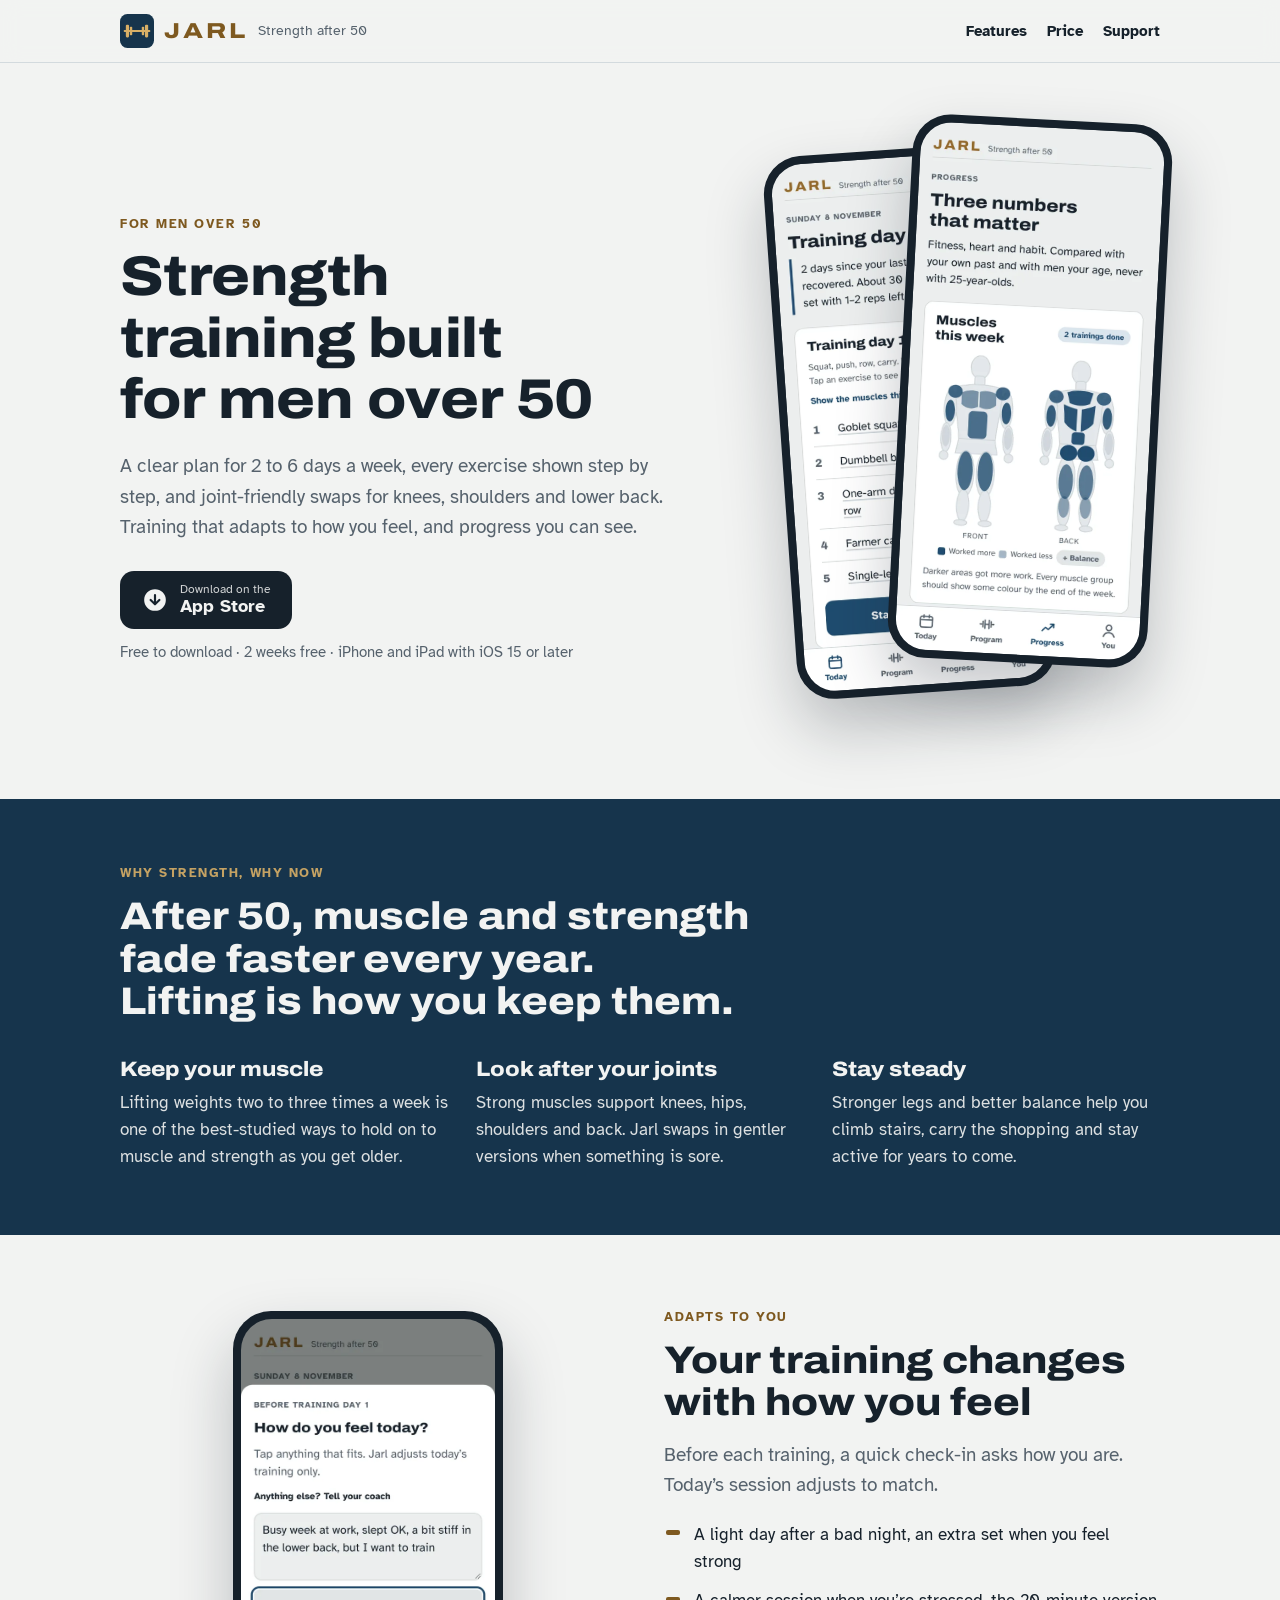
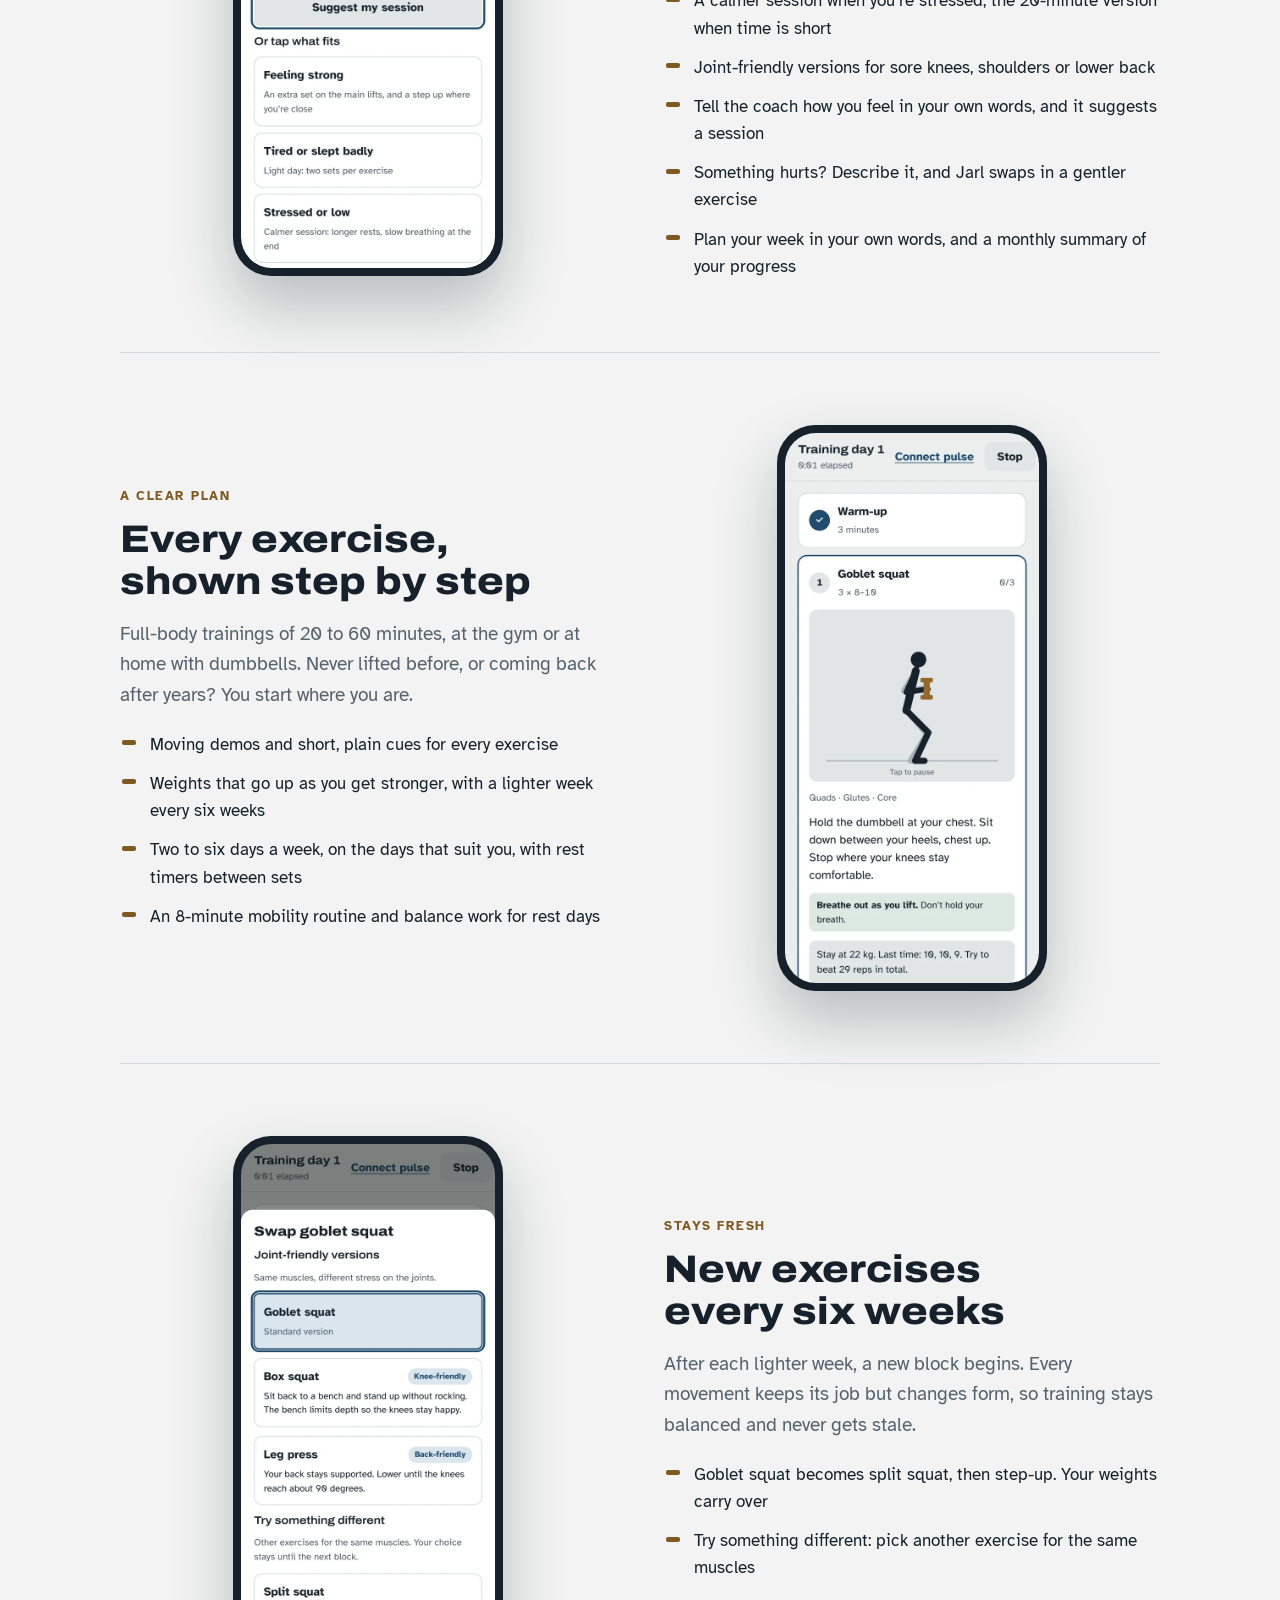
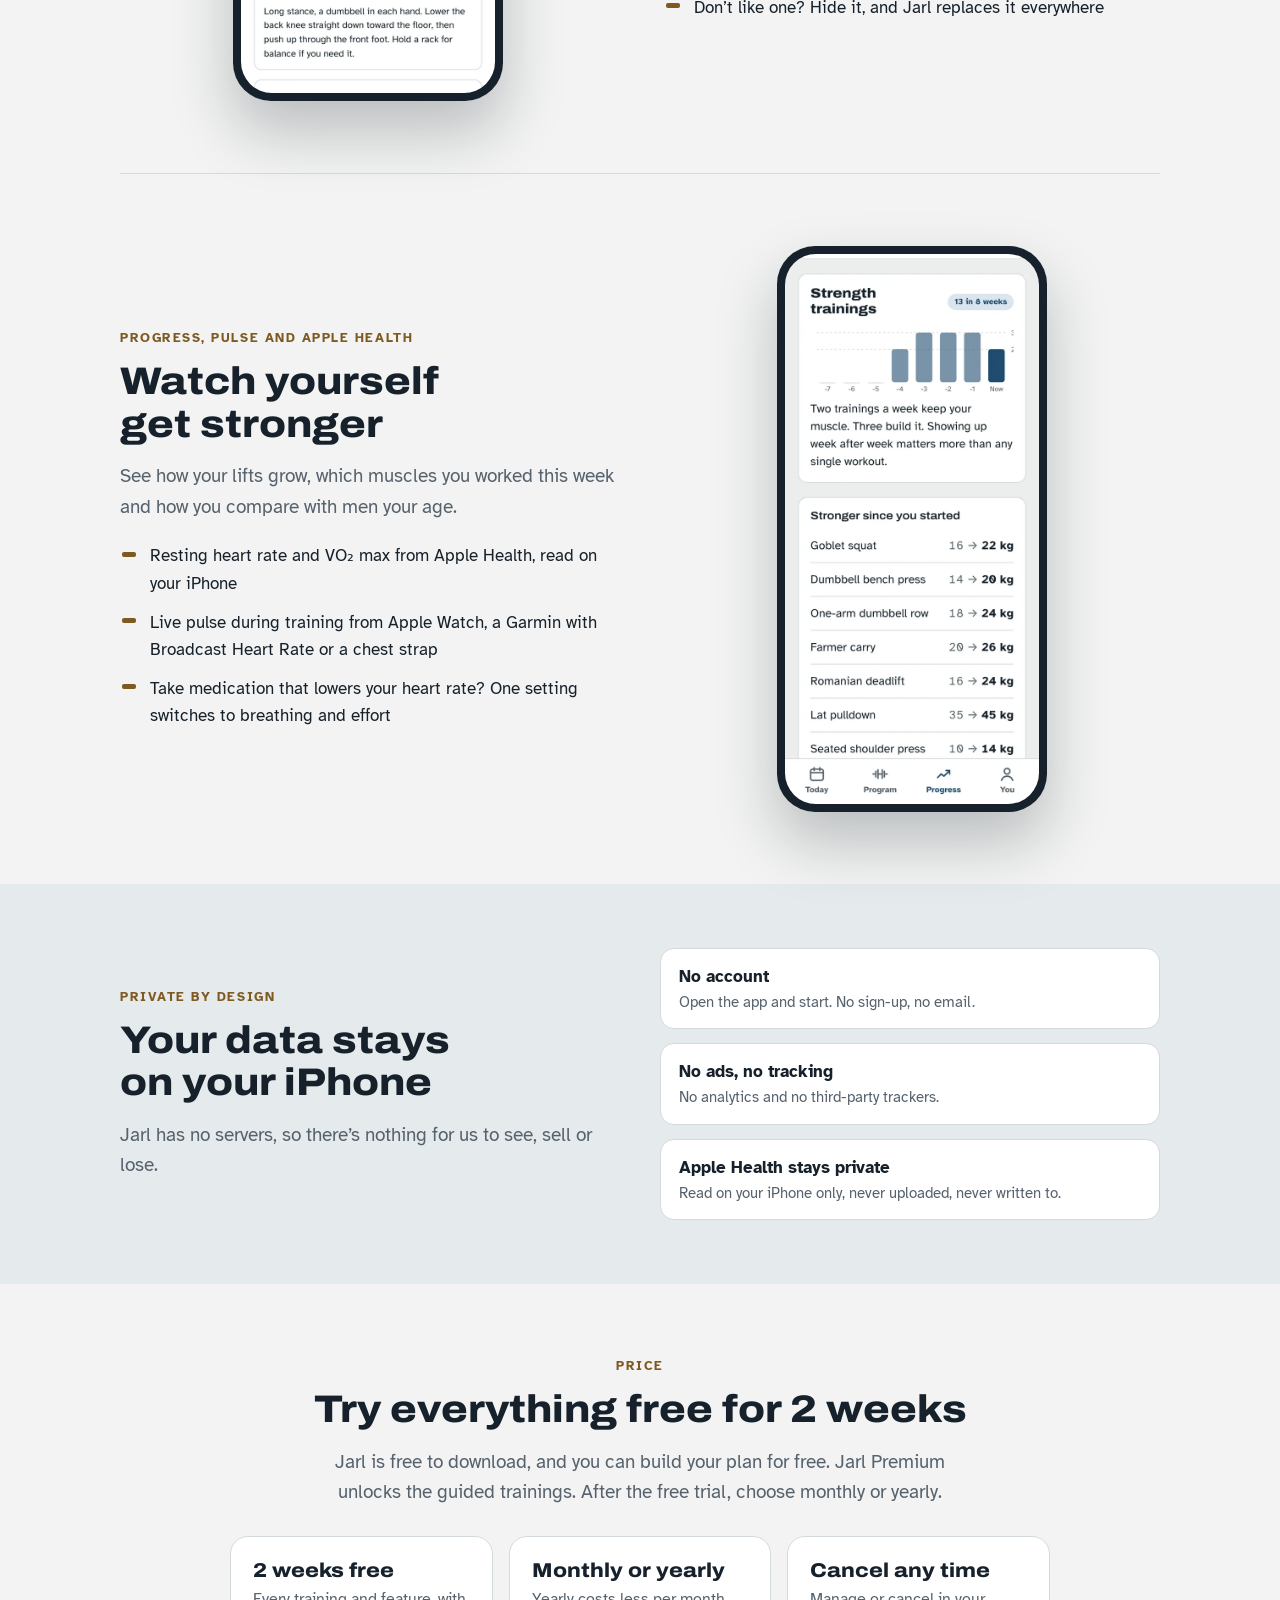
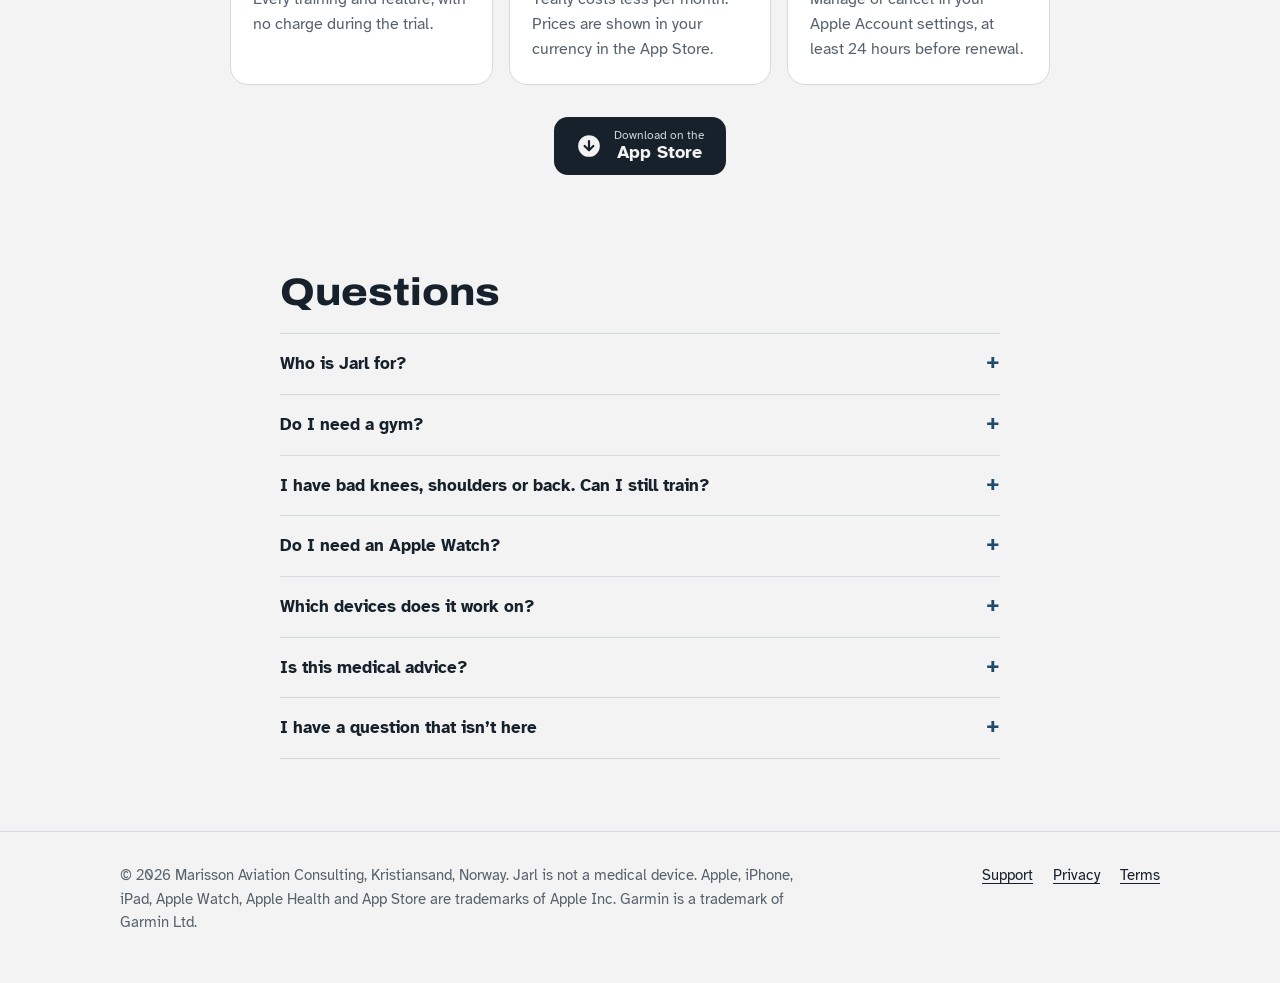
==== commit f404649d: "Add files via upload" ====
--- a/jarl/index.html
+++ b/jarl/index.html
@@ -4,7 +4,7 @@
 <meta charset="utf-8">
 <meta name="viewport" content="width=device-width, initial-scale=1, viewport-fit=cover">
 <title>Jarl: Strength training for men over 50</title>
-<meta name="description" content="Jarl is a strength training app for men over 50. A clear three-day plan, joint-friendly swaps for knees, shoulders and back, live pulse and progress compared with men your age. Your data stays on your iPhone.">
+<meta name="description" content="Jarl is a strength training app for men over 50. A clear plan for 2 to 6 days a week, joint-friendly swaps for knees, shoulders and back, live pulse and progress compared with men your age. Your data stays on your iPhone.">
 <meta name="apple-itunes-app" content="app-id=6819707620">
 <meta property="og:title" content="Jarl: Strength training for men over 50">
 <meta property="og:description" content="A clear plan, joint-friendly swaps and training that adapts to how you feel. Free for 2 weeks on iPhone.">
@@ -130,7 +130,7 @@
   <div>
     <p class="eyebrow">For men over 50</p>
     <h1>Strength training built for men over 50</h1>
-    <p class="lead">A clear three-day plan, every exercise shown step by step, and joint-friendly swaps for knees, shoulders and lower back. Training that adapts to how you feel, and progress you can see.</p>
+    <p class="lead">A clear plan for 2 to 6 days a week, every exercise shown step by step, and joint-friendly swaps for knees, shoulders and lower back. Training that adapts to how you feel, and progress you can see.</p>
     <a class="store" href="https://apps.apple.com/app/id6819707620">
       <svg viewBox="0 0 24 24" aria-hidden="true"><path fill="currentColor" d="M12 2a10 10 0 1 0 0 20 10 10 0 0 0 0-20Zm0 4.5a1 1 0 0 1 1 1v6.09l2.3-2.3a1 1 0 1 1 1.4 1.42l-4 4a1 1 0 0 1-1.4 0l-4-4a1 1 0 1 1 1.4-1.42l2.3 2.3V7.5a1 1 0 0 1 1-1Z"/></svg>
       <span><small>Download on the</small><strong>App Store</strong></span>
@@ -165,6 +165,8 @@
         <li>A calmer session when you’re stressed, the 20-minute version when time is short</li>
         <li>Joint-friendly versions for sore knees, shoulders or lower back</li>
         <li>Tell the coach how you feel in your own words, and it suggests a session</li>
+        <li>Something hurts? Describe it, and Jarl swaps in a gentler exercise</li>
+        <li>Plan your week in your own words, and a monthly summary of your progress</li>
       </ul>
     </div>
   </section>
@@ -249,7 +251,7 @@
   <details><summary>Do I need an Apple Watch?</summary><p>No. Jarl works on its own. With an Apple Watch, a Garmin that broadcasts heart rate or a chest strap, you see your pulse live during training.</p></details>
   <details><summary>Which devices does it work on?</summary><p>Any iPhone or iPad with iOS 15 or later. The AI coach needs an iPhone with Apple Intelligence. Without it, Jarl uses its own built-in rules.</p></details>
   <details><summary>Is this medical advice?</summary><p>No. Jarl gives general training guidance and does not diagnose or treat any condition. Talk to your doctor before you start a new exercise programme, especially if you have heart problems, high blood pressure or recent surgery.</p></details>
-  <details><summary>I have a question that isn’t here</summary><p>See <a href="https://vidarmar.github.io/garpur-jarl/support.html">Support</a> or email <a href="mailto:vidar@maravconsult.com">vidar@maravconsult.com</a>.</p></details>
+  <details><summary>I have a question that isn’t here</summary><p>See <a href="https://vidarmar.github.io/garpur-jarl/support.html">Support</a> or email <a href="mailto:app@maravconsult.com">app@maravconsult.com</a>.</p></details>
 </section>
 </main>
 
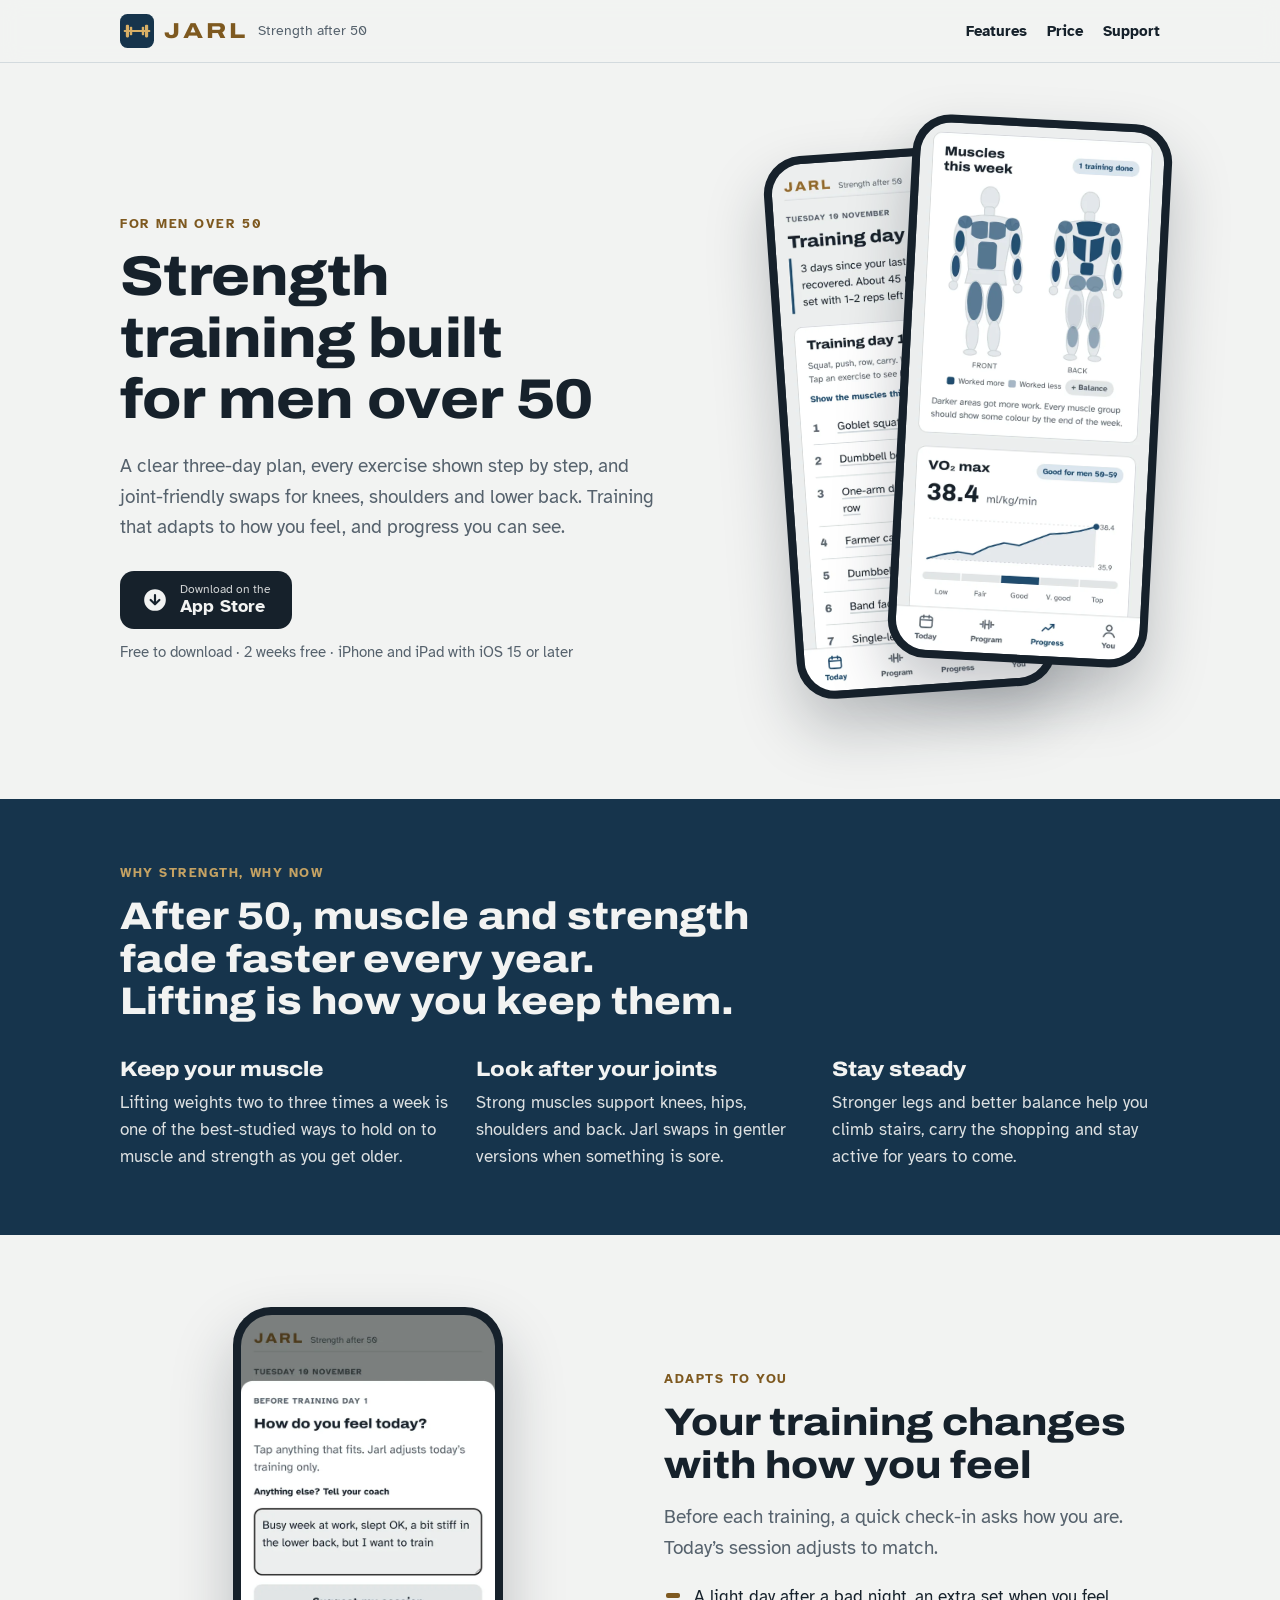
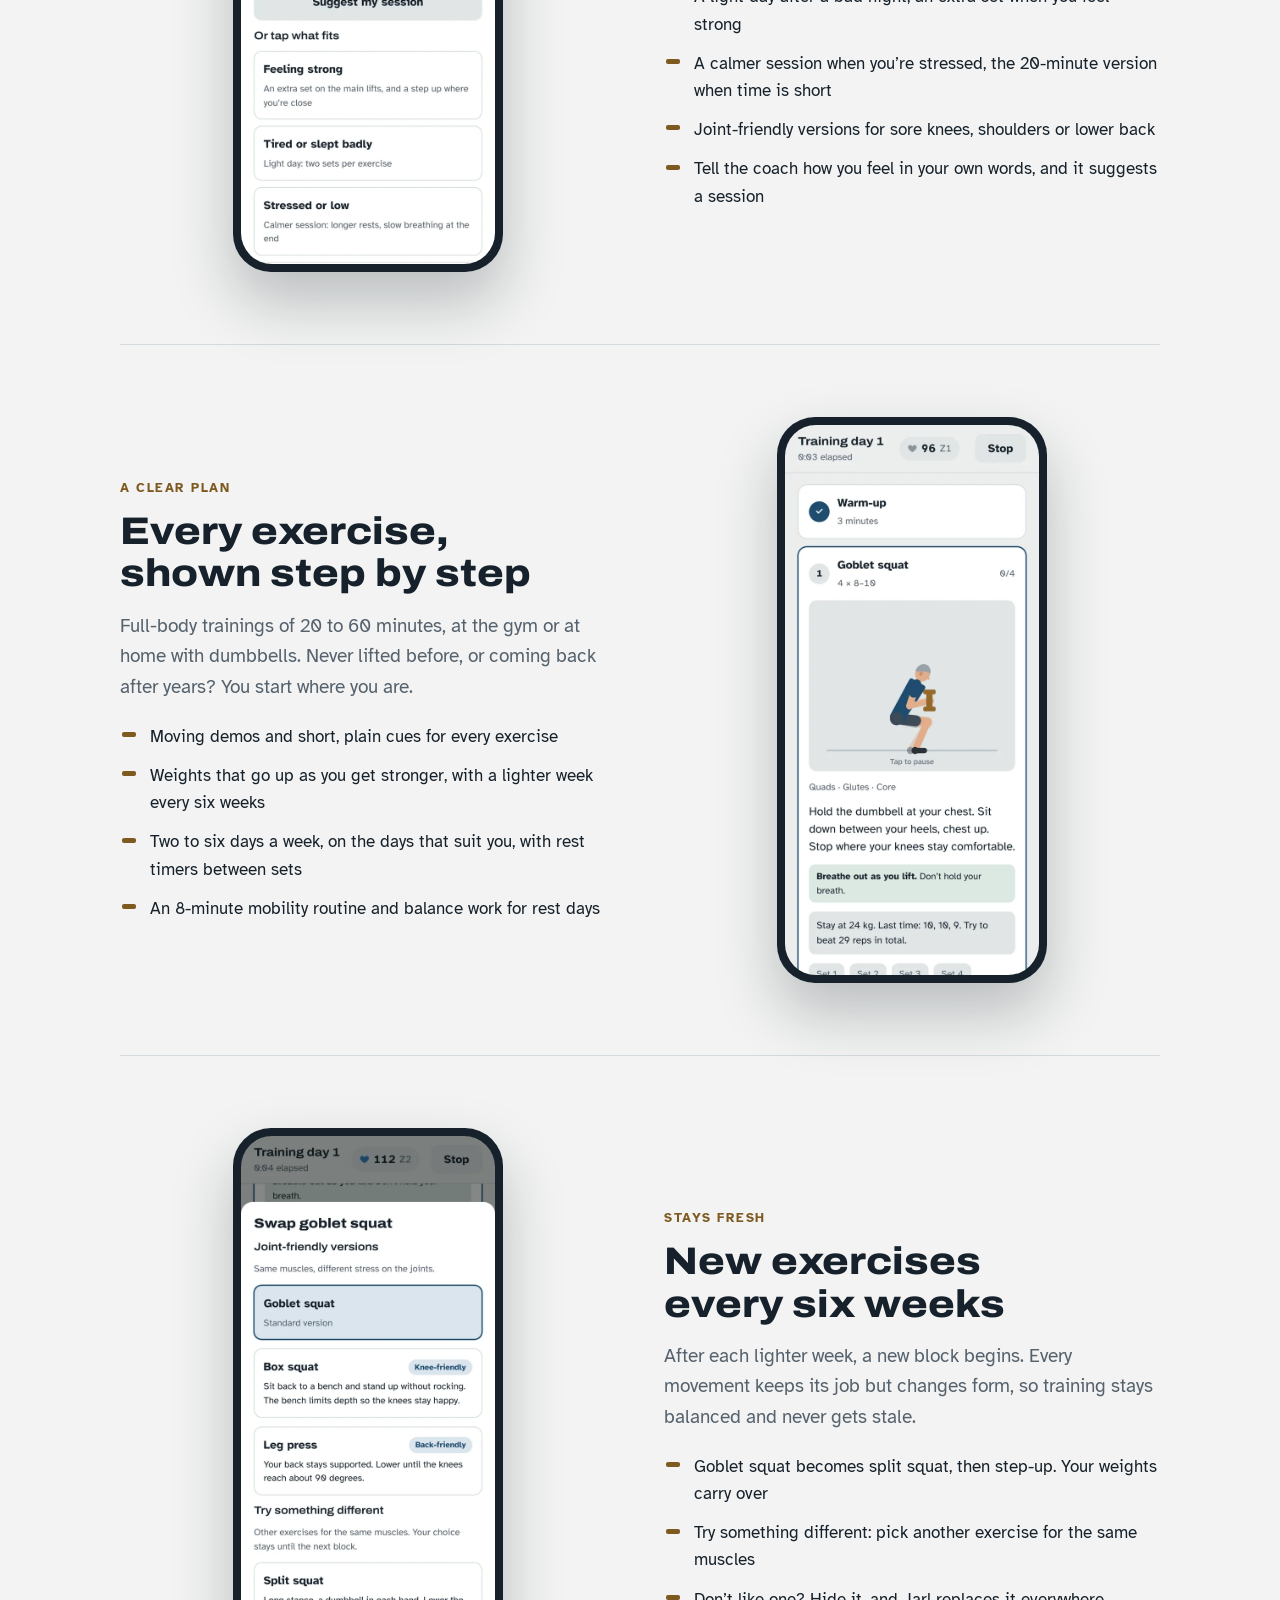
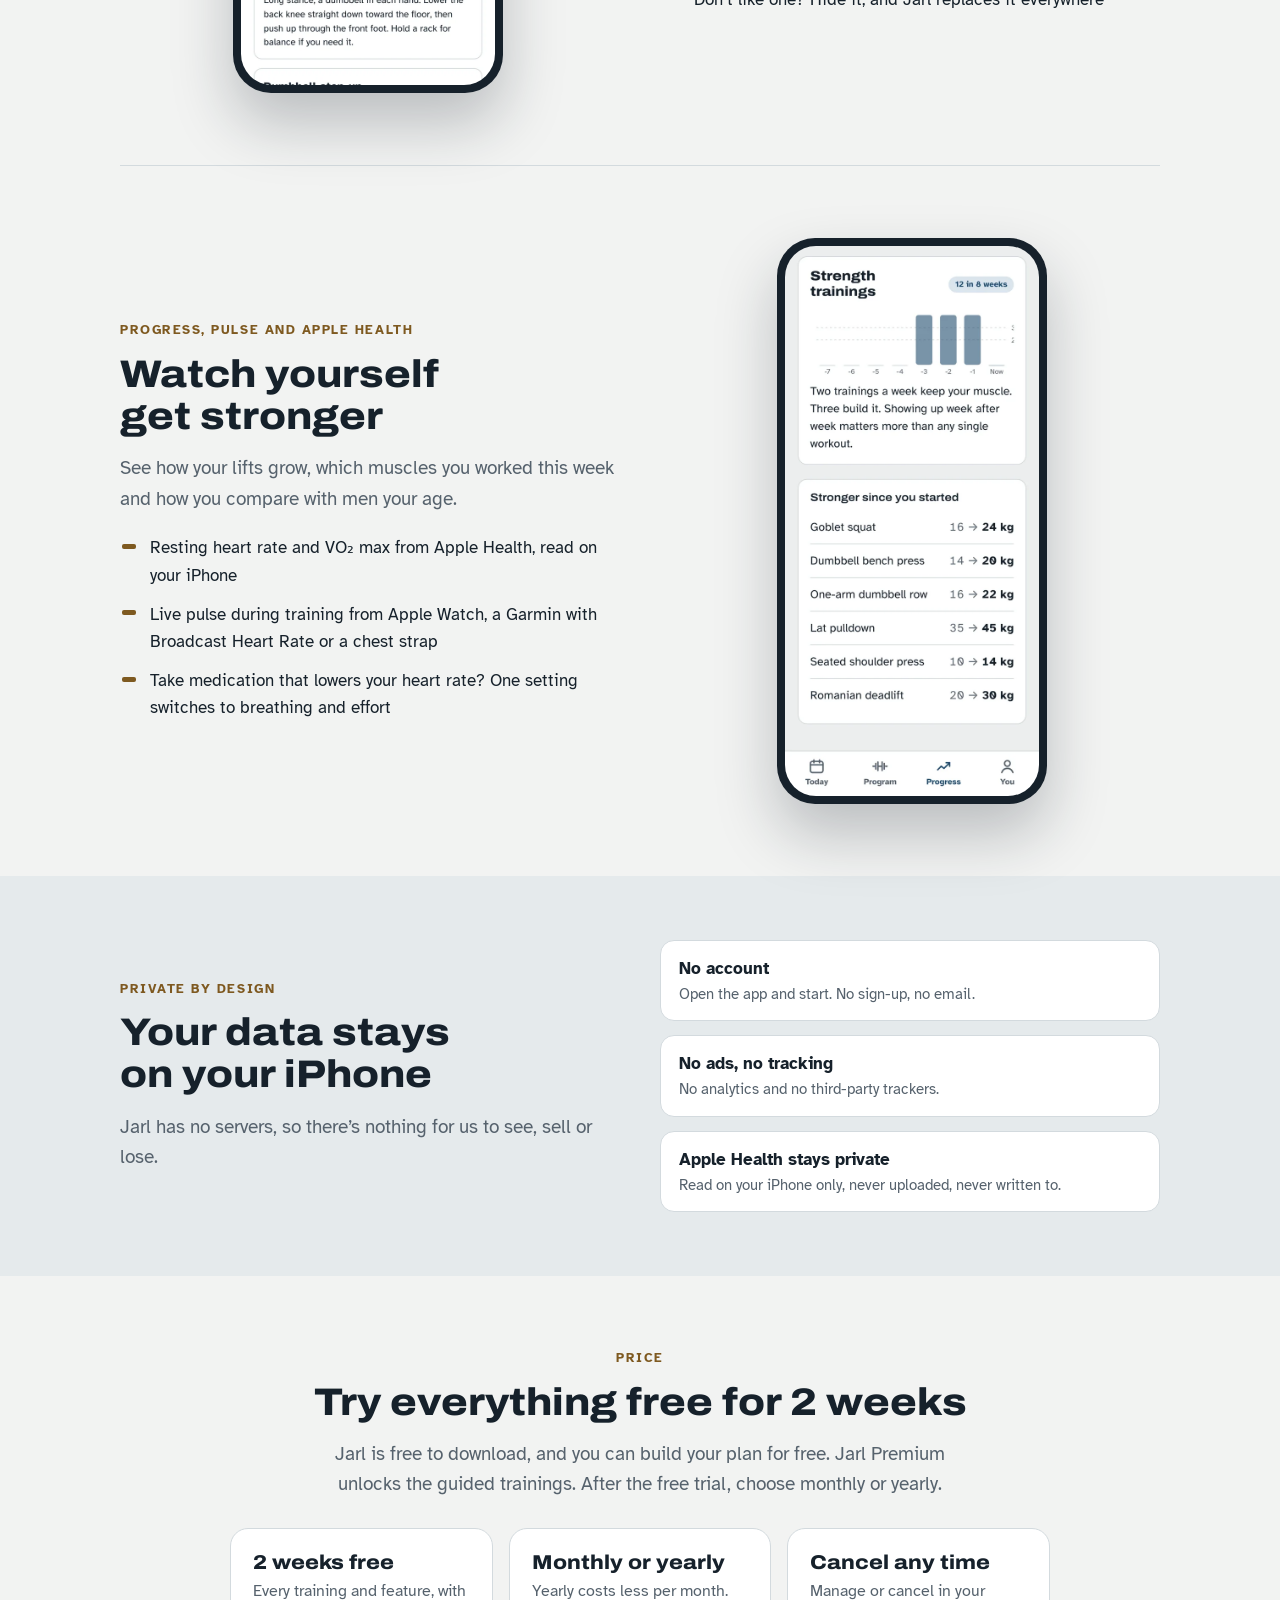
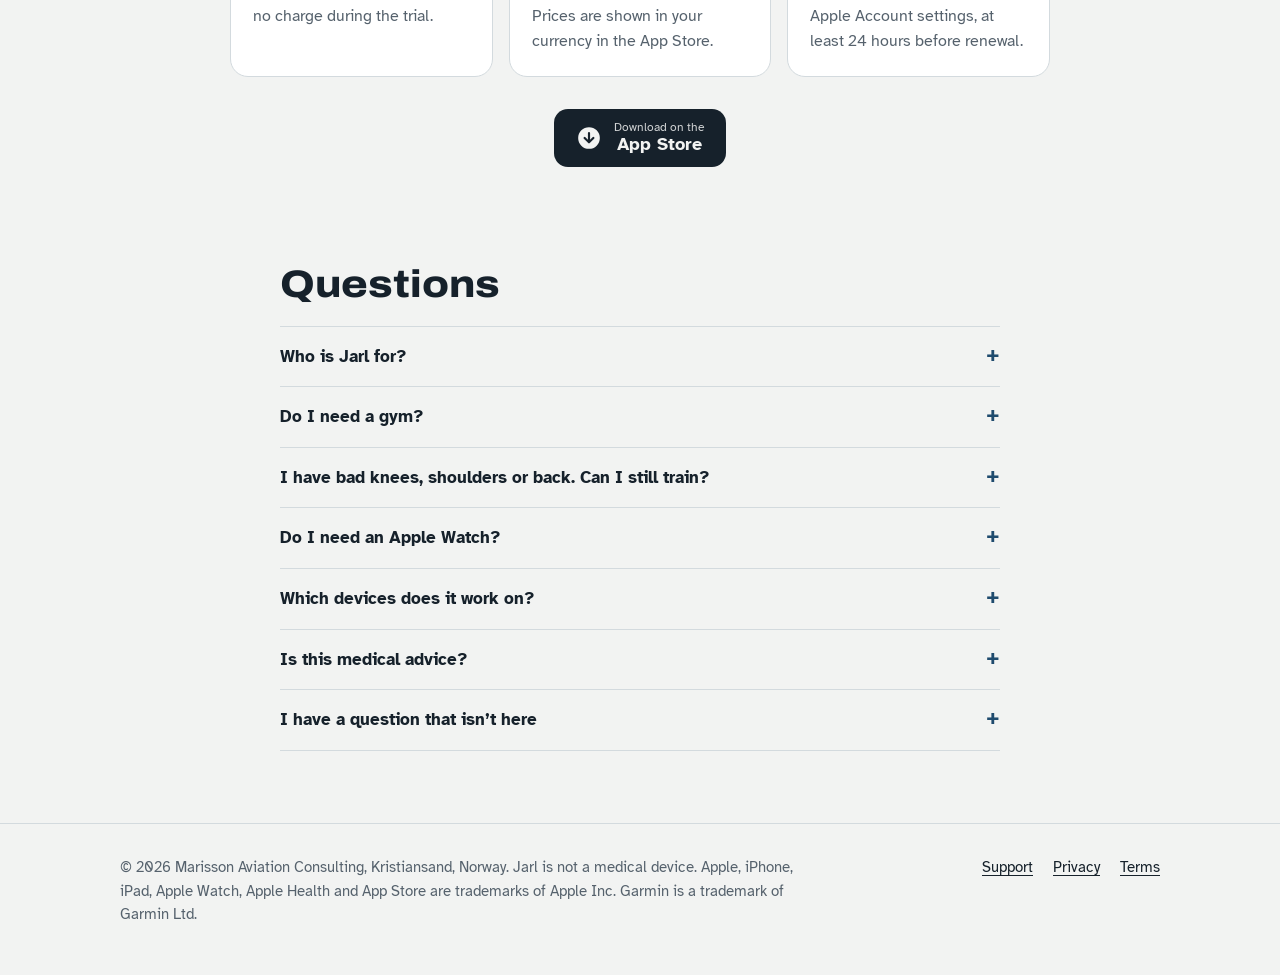
==== commit 5d9bd7e0: "Add files via upload" ====
--- a/jarl/index.html
+++ b/jarl/index.html
@@ -4,7 +4,7 @@
 <meta charset="utf-8">
 <meta name="viewport" content="width=device-width, initial-scale=1, viewport-fit=cover">
 <title>Jarl: Strength training for men over 50</title>
-<meta name="description" content="Jarl is a strength training app for men over 50. A clear plan for 2 to 6 days a week, joint-friendly swaps for knees, shoulders and back, live pulse and progress compared with men your age. Your data stays on your iPhone.">
+<meta name="description" content="Jarl is a strength training app for men over 50. A clear three-day plan, joint-friendly swaps for knees, shoulders and back, live pulse and progress compared with men your age. Your data stays on your iPhone.">
 <meta name="apple-itunes-app" content="app-id=6819707620">
 <meta property="og:title" content="Jarl: Strength training for men over 50">
 <meta property="og:description" content="A clear plan, joint-friendly swaps and training that adapts to how you feel. Free for 2 weeks on iPhone.">
@@ -130,7 +130,7 @@
   <div>
     <p class="eyebrow">For men over 50</p>
     <h1>Strength training built for men over 50</h1>
-    <p class="lead">A clear plan for 2 to 6 days a week, every exercise shown step by step, and joint-friendly swaps for knees, shoulders and lower back. Training that adapts to how you feel, and progress you can see.</p>
+    <p class="lead">A clear three-day plan, every exercise shown step by step, and joint-friendly swaps for knees, shoulders and lower back. Training that adapts to how you feel, and progress you can see.</p>
     <a class="store" href="https://apps.apple.com/app/id6819707620">
       <svg viewBox="0 0 24 24" aria-hidden="true"><path fill="currentColor" d="M12 2a10 10 0 1 0 0 20 10 10 0 0 0 0-20Zm0 4.5a1 1 0 0 1 1 1v6.09l2.3-2.3a1 1 0 1 1 1.4 1.42l-4 4a1 1 0 0 1-1.4 0l-4-4a1 1 0 1 1 1.4-1.42l2.3 2.3V7.5a1 1 0 0 1 1-1Z"/></svg>
       <span><small>Download on the</small><strong>App Store</strong></span>
@@ -165,8 +165,6 @@
         <li>A calmer session when you’re stressed, the 20-minute version when time is short</li>
         <li>Joint-friendly versions for sore knees, shoulders or lower back</li>
         <li>Tell the coach how you feel in your own words, and it suggests a session</li>
-        <li>Something hurts? Describe it, and Jarl swaps in a gentler exercise</li>
-        <li>Plan your week in your own words, and a monthly summary of your progress</li>
       </ul>
     </div>
   </section>
